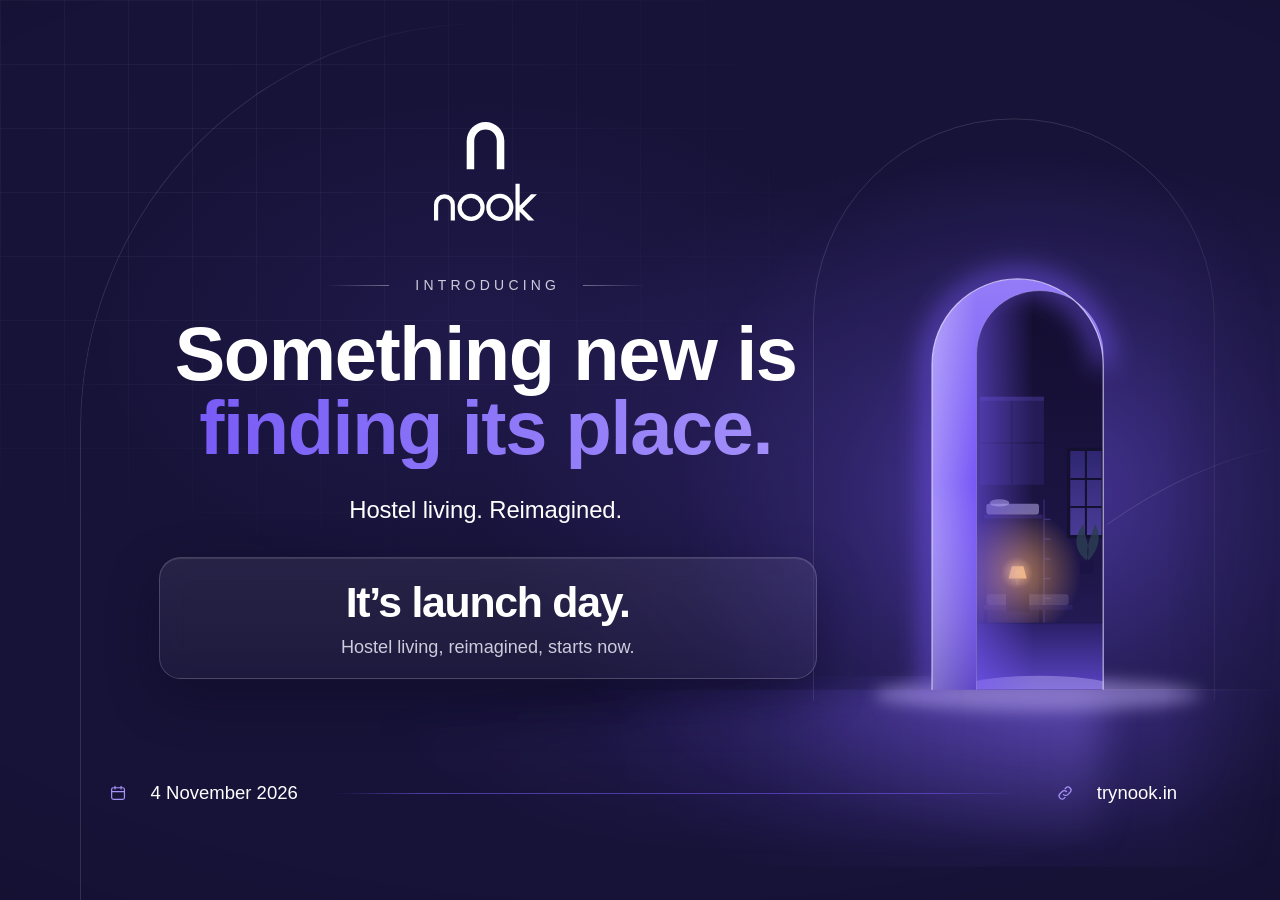
==== index.html @ f59a5dd5 "initial commit" ====
<!doctype html>
<html lang="en">
<head>
  <meta charset="utf-8">
  <meta name="viewport" content="width=device-width, initial-scale=1, viewport-fit=cover">
  <title>nook — Something new is finding its place</title>
  <meta name="description" content="Hostel living. Reimagined. nook launches 4 November 2026.">
  <meta name="theme-color" content="#171338">
  <meta name="color-scheme" content="dark">

  <link rel="icon" href="assets/nook-favicon.svg" type="image/svg+xml">
  <link rel="icon" href="assets/png/nook-favicon-32.png" sizes="32x32" type="image/png">
  <link rel="icon" href="assets/png/nook-favicon-16.png" sizes="16x16" type="image/png">
  <link rel="apple-touch-icon" href="assets/png/nook-favicon-180.png">

  <meta property="og:type" content="website">
  <meta property="og:site_name" content="nook">
  <meta property="og:title" content="nook — Something new is finding its place">
  <meta property="og:description" content="Hostel living. Reimagined. nook launches 4 November 2026.">
  <meta name="twitter:card" content="summary">
  <meta name="twitter:title" content="nook — Something new is finding its place">
  <meta name="twitter:description" content="Hostel living. Reimagined. nook launches 4 November 2026.">
  <!-- og:image and og:url intentionally omitted: no official 1200x630 share image exists and the domain is not secured. -->

  <link rel="stylesheet" href="styles.css">
</head>
<body>
  <a class="skip" href="#countdown">Skip to countdown</a>

  <div class="space" aria-hidden="true">
    <div class="grid"></div>
    <div class="light"></div>
  </div>

  <main class="stage" id="main">
    <div class="comp">
      <div class="arc-left" aria-hidden="true"></div>

      <header class="brand">
        <img src="assets/svg/nook-lockup-stacked-white.svg" alt="nook" width="394" height="378">
      </header>

      <section class="hero" aria-labelledby="headline">
        <p class="eyebrow"><span>Introducing</span></p>
        <h1 id="headline"><span class="l1">Something new is</span> <span class="l2">finding its place.</span></h1>
        <p class="sub">Hostel living. Reimagined.</p>
      </section>

      <!-- The doorway. Decorative; drawn in the reference's own coordinate space (viewBox 380 100 1175 912). -->
      <div class="scene" aria-hidden="true">
        <svg viewBox="380 100 1175 912" focusable="false">
          <defs>
            <linearGradient id="face" x1="1132" y1="0" x2="1186" y2="0" gradientUnits="userSpaceOnUse">
              <stop offset="0" stop-color="#A28DF9"/>
              <stop offset="1" stop-color="#7657F6"/>
            </linearGradient>
            <linearGradient id="faceV" x1="0" y1="298" x2="0" y2="797" gradientUnits="userSpaceOnUse">
              <stop offset="0" stop-color="#FFFFFF" stop-opacity="0.22"/>
              <stop offset="0.5" stop-color="#FFFFFF" stop-opacity="0"/>
              <stop offset="1" stop-color="#171338" stop-opacity="0.25"/>
            </linearGradient>
            <linearGradient id="room" x1="0" y1="312" x2="0" y2="797" gradientUnits="userSpaceOnUse">
              <stop offset="0" stop-color="#120D2E"/>
              <stop offset="0.7" stop-color="#1E1648"/>
              <stop offset="1" stop-color="#2B2063"/>
            </linearGradient>
            <linearGradient id="floorIn" x1="0" y1="715" x2="0" y2="797" gradientUnits="userSpaceOnUse">
              <stop offset="0" stop-color="#2A1F66"/>
              <stop offset="1" stop-color="#5A44C4"/>
            </linearGradient>
            <linearGradient id="rimL" x1="1186" y1="0" x2="1340" y2="0" gradientUnits="userSpaceOnUse">
              <stop offset="0" stop-color="#7657F6" stop-opacity="0.55"/>
              <stop offset="0.45" stop-color="#7657F6" stop-opacity="0"/>
            </linearGradient>
            <linearGradient id="windowSky" x1="0" y1="505" x2="0" y2="613" gradientUnits="userSpaceOnUse">
              <stop offset="0" stop-color="#2E2670"/>
              <stop offset="1" stop-color="#4A3C98"/>
            </linearGradient>
            <radialGradient id="lamp" cx="1235" cy="655" r="78" gradientUnits="userSpaceOnUse">
              <stop offset="0" stop-color="#FFC987" stop-opacity="0.95"/>
              <stop offset="0.25" stop-color="#F2A860" stop-opacity="0.5"/>
              <stop offset="1" stop-color="#F2A860" stop-opacity="0"/>
            </radialGradient>
            <radialGradient id="aura" cx="1250" cy="560" r="430" gradientUnits="userSpaceOnUse">
              <stop offset="0" stop-color="#7657F6" stop-opacity="0.34"/>
              <stop offset="0.55" stop-color="#7657F6" stop-opacity="0.1"/>
              <stop offset="1" stop-color="#7657F6" stop-opacity="0"/>
            </radialGradient>
            <linearGradient id="spillFade" x1="1340" y1="0" x2="420" y2="0" gradientUnits="userSpaceOnUse">
              <stop offset="0" stop-color="#8E73FA" stop-opacity="0.45"/>
              <stop offset="0.45" stop-color="#7657F6" stop-opacity="0.15"/>
              <stop offset="1" stop-color="#7657F6" stop-opacity="0"/>
            </linearGradient>
            <radialGradient id="floorWash" cx="1250" cy="830" r="560" gradientTransform="translate(1250 830) scale(1 0.42) translate(-1250 -830)" gradientUnits="userSpaceOnUse">
              <stop offset="0" stop-color="#7657F6" stop-opacity="0.2"/>
              <stop offset="1" stop-color="#7657F6" stop-opacity="0"/>
            </radialGradient>
            <filter id="blurGlow" x="-40%" y="-40%" width="180%" height="180%"><feGaussianBlur stdDeviation="16"/></filter>
            <linearGradient id="vfade" x1="0" y1="797" x2="0" y2="1000" gradientUnits="userSpaceOnUse"><stop offset="0" stop-color="#fff"/><stop offset="1" stop-color="#000"/></linearGradient>
            <mask id="spillMask" maskUnits="userSpaceOnUse" x="380" y="780" width="1175" height="232"><rect x="380" y="780" width="1175" height="232" fill="url(#vfade)"/></mask>
            <filter id="blurWide" x="-20%" y="-40%" width="140%" height="180%"><feGaussianBlur stdDeviation="22"/></filter>
            <filter id="blurSoft" x="-20%" y="-60%" width="140%" height="220%"><feGaussianBlur stdDeviation="9"/></filter>
            <clipPath id="opening"><path d="M1186 797V389A77 77 0 0 1 1340 389V797Z"/></clipPath>
          </defs>

          <!-- ambient light behind the doorway -->
          <rect x="380" y="100" width="1175" height="912" fill="url(#aura)"/>

          <!-- large frames around the door -->
          <path class="outline" d="M988 810V347A243.5 243.5 0 0 1 1475 347V810"/>
          <path class="outline" d="M1345 596Q1450 522 1555 502"/>

          <!-- floor plane + wall base line -->
          <rect x="380" y="797" width="1175" height="215" fill="url(#floorWash)"/>
          <path d="M1340 797H1555" stroke="#F4F1FF" stroke-opacity="0.14" stroke-width="1"/>

          <!-- light spilling across the floor -->
          <g mask="url(#spillMask)"><polygon points="1186,788 1340,798 1330,1012 800,1012 440,852" fill="url(#spillFade)" filter="url(#blurWide)"/></g>
          <ellipse cx="1262" cy="803" rx="200" ry="20" fill="#C9B9FF" fill-opacity="0.45" filter="url(#blurSoft)"/>

          <!-- room interior -->
          <g clip-path="url(#opening)">
            <rect x="1186" y="300" width="160" height="500" fill="url(#room)"/>
            <!-- wardrobe -->
            <rect x="1190" y="445" width="78" height="103" fill="#251C57"/>
            <path d="M1229 445V548M1190 497H1268" stroke="#171338" stroke-width="1.5" stroke-opacity="0.8"/>
            <rect x="1190" y="441" width="78" height="5" fill="#33276F"/>
            <!-- bunk bed -->
            <rect x="1195" y="560" width="4" height="158" fill="#1B1344"/>
            <rect x="1262" y="560" width="4" height="158" fill="#1B1344"/>
            <rect x="1195" y="584" width="71" height="5" fill="#2A2062"/>
            <rect x="1198" y="571" width="64" height="13" rx="3" fill="#B6A9E8" fill-opacity="0.55"/>
            <ellipse cx="1214" cy="570" rx="12" ry="4.5" fill="#D9D0FA" fill-opacity="0.5"/>
            <path d="M1268 566V716" stroke="#3A2E78" stroke-width="1.5"/>
            <path d="M1268 590H1276M1268 614H1276M1268 638H1276M1268 662H1276M1268 686H1276" stroke="#3A2E78" stroke-width="1.5"/>
            <rect x="1195" y="694" width="108" height="6" fill="#2A2062"/>
            <rect x="1198" y="681" width="100" height="13" rx="3" fill="#9487D6" fill-opacity="0.24"/>
            <rect x="1195" y="700" width="4" height="22" fill="#1B1344"/>
            <!-- window -->
            <rect x="1296" y="503" width="46" height="110" fill="#14102F"/>
            <rect x="1300" y="507" width="38" height="102" fill="url(#windowSky)"/>
            <path d="M1319 507V609M1300 541H1338M1300 575H1338" stroke="#14102F" stroke-width="2.5"/>
            <!-- plant -->
            <rect x="1312" y="640" width="16" height="16" rx="2" fill="#1B1344"/>
            <path d="M1320 640C1304 628 1304 610 1316 596C1318 616 1326 624 1320 640ZM1322 640C1336 626 1338 608 1330 596C1324 614 1318 624 1322 640Z" fill="#2B3C52" fill-opacity="0.85"/>
            <!-- bedside table + lamp -->
            <rect x="1222" y="670" width="28" height="32" fill="#1B1344"/>
            <path d="M1229 647H1243L1247 662H1225Z" fill="#FFCB8E"/>
            <rect x="1234" y="662" width="3" height="8" fill="#3A2E78"/>
            <circle cx="1235" cy="655" r="78" fill="url(#lamp)"/>
            <!-- floor inside -->
            <path d="M1186 797V716H1346V797Z" fill="url(#floorIn)"/>
            <path d="M1186 716H1346" stroke="#171338" stroke-opacity="0.5"/>
            <ellipse cx="1262" cy="796" rx="95" ry="16" fill="#C9B9FF" fill-opacity="0.4"/>
            <!-- light entering from the lit reveal -->
            <rect x="1186" y="300" width="160" height="500" fill="url(#rimL)"/>
          </g>

          <!-- glow, then the lit face of the arch -->
          <path d="M1132 797V402A104 104 0 0 1 1340 402" fill="none" stroke="#7657F6" stroke-opacity="0.7" stroke-width="22" filter="url(#blurGlow)"/>
          <path fill-rule="evenodd" fill="url(#face)" d="M1132 797V402A104 104 0 0 1 1340 402V797ZM1186 797V389A77 77 0 0 1 1340 389V797Z"/>
          <path fill-rule="evenodd" fill="url(#faceV)" d="M1132 797V402A104 104 0 0 1 1340 402V797ZM1186 797V389A77 77 0 0 1 1340 389V797Z"/>
          <path d="M1132 797V402A104 104 0 0 1 1340 402V797" fill="none" stroke="#E4DBFF" stroke-opacity="0.75" stroke-width="1.5"/>
          <path d="M1186 797V389A77 77 0 0 1 1340 389" fill="none" stroke="#E4DBFF" stroke-opacity="0.35" stroke-width="1"/>
        </svg>
      </div>

      <section class="clock" id="countdown" aria-label="Countdown to launch">
        <div class="panel">
          <div class="timer" id="timer" role="timer" aria-live="off" aria-atomic="true">
            <div class="unit">
              <span class="num" id="d" aria-hidden="true">00</span>
              <span class="lbl">Days</span>
            </div>
            <div class="unit">
              <span class="num" id="h" aria-hidden="true">00</span>
              <span class="lbl">Hours</span>
            </div>
            <div class="unit">
              <span class="num" id="m" aria-hidden="true">00</span>
              <span class="lbl">Minutes</span>
            </div>
            <div class="unit">
              <span class="num" id="s" aria-hidden="true">00</span>
              <span class="lbl">Seconds</span>
            </div>
          </div>

          <div class="launched" id="launched" hidden>
            <p class="launched-title">It’s launch day.</p>
            <p class="launched-sub">Hostel living, reimagined, starts now.</p>
          </div>
        </div>
        <p class="sr-only" id="announce" role="status" aria-live="polite"></p>
      </section>

      <footer class="foot">
        <p class="date">
          <svg viewBox="0 0 24 24" aria-hidden="true" focusable="false"><rect x="3.5" y="5" width="17" height="15.5" rx="2.5"/><path d="M3.5 10H20.5M8 3V6.5M16 3V6.5"/></svg>
          <time datetime="2026-11-04T12:00:00+05:30">4 November 2026</time>
        </p>
        <span class="rule" aria-hidden="true"></span>
        <p class="site">
          <svg viewBox="0 0 24 24" aria-hidden="true" focusable="false"><path d="M10 14a4 4 0 0 0 5.7 0l3-3a4 4 0 0 0-5.7-5.7l-1 1M14 10a4 4 0 0 0-5.7 0l-3 3A4 4 0 0 0 11 18.7l1-1"/></svg>
          <span>trynook.in</span>
        </p>
      </footer>
    </div>
  </main>

  <noscript>
    <p class="noscript">nook launches on 4 November 2026, 12:00 PM IST.</p>
  </noscript>

  <script src="script.js"></script>
</body>
</html>
---- styles.css ----
:root {
  --indigo: #171338;
  --violet: #7657F6;
  --lavender: #F4F1FF;
  --white: #FFFFFF;
  --text: #26233D;

  --fg: var(--white);
  --fg-soft: rgba(244, 241, 255, 0.82);
  --violet-soft: color-mix(in srgb, var(--violet) 62%, var(--lavender));   /* tint derived from the palette */
  --font: -apple-system, BlinkMacSystemFont, "SF Pro Display", "Segoe UI", Inter, "Helvetica Neue", Arial, sans-serif;
  --ease: cubic-bezier(0.22, 0.61, 0.36, 1);

  /* Desktop: the composition is designed on a 1555 x 1012 canvas; --u is one canvas pixel. */
  --u: min(100vw / 1555, 100svh / 1012);
  /* Mobile: the doorway crop is 560 canvas-px wide; --s is one canvas pixel there. */
  --s: min(100vw / 560, 0.8px);
}

*, *::before, *::after { box-sizing: border-box; }
html { -webkit-text-size-adjust: 100%; background: var(--indigo); overflow-x: clip; }
body {
  margin: 0; min-height: 100vh; min-height: 100svh;
  background: var(--indigo); color: var(--fg);
  font-family: var(--font);
  -webkit-font-smoothing: antialiased; -moz-osx-font-smoothing: grayscale;
  text-rendering: optimizeLegibility;
  overflow-x: clip;
}
p, h1 { margin: 0; }

.sr-only { position: absolute; width: 1px; height: 1px; margin: -1px; padding: 0; overflow: hidden; clip: rect(0 0 0 0); white-space: nowrap; border: 0; }
.skip { position: absolute; left: 16px; top: -48px; z-index: 10; background: var(--white); color: var(--indigo); padding: 10px 14px; border-radius: 6px; font-size: 14px; text-decoration: none; }
.skip:focus { top: 16px; }

/* ---------- Page background (decoration only) ---------- */
.space { position: fixed; inset: 0; z-index: 0; pointer-events: none; overflow: hidden; }
.grid {
  position: absolute; inset: 0;
  background-image:
    linear-gradient(rgba(244, 241, 255, 0.05) 1px, transparent 1px),
    linear-gradient(90deg, rgba(244, 241, 255, 0.05) 1px, transparent 1px);
  background-size: 64px 64px;
  -webkit-mask-image: radial-gradient(ellipse 55% 50% at 14% 16%, #000 0%, transparent 100%);
          mask-image: radial-gradient(ellipse 55% 50% at 14% 16%, #000 0%, transparent 100%);
}
.light {
  position: absolute; inset: 0;
  background:
    radial-gradient(ellipse 60% 55% at 80% 55%, rgba(118, 87, 246, 0.26), rgba(118, 87, 246, 0) 70%),
    radial-gradient(ellipse 45% 40% at 38% 38%, rgba(118, 87, 246, 0.10), rgba(118, 87, 246, 0) 70%),
    radial-gradient(ellipse 130% 100% at 50% 45%, rgba(0, 0, 0, 0) 55%, rgba(0, 0, 0, 0.30) 100%);
}

/* ---------- Stage ---------- */
.stage { position: relative; z-index: 1; min-height: 100svh; }
.comp { position: relative; }
.outline { fill: none; stroke: var(--lavender); stroke-opacity: 0.13; stroke-width: 1; vector-effect: non-scaling-stroke; }

/* ---------- Shared type ---------- */
.eyebrow {
  display: flex; align-items: center; justify-content: center; gap: 1.9em;
  font-size: 13px; font-weight: 500; letter-spacing: 0.3em; text-transform: uppercase; color: var(--fg-soft);
}
.eyebrow::before, .eyebrow::after { content: ""; width: 4.5em; height: 1px; background: linear-gradient(90deg, transparent, rgba(244, 241, 255, 0.4)); }
.eyebrow::after { transform: scaleX(-1); }
.eyebrow span { margin-right: -0.3em; }

h1 { font-weight: 700; letter-spacing: -0.025em; line-height: 1.03; text-align: center; }
h1 .l1, h1 .l2 { display: block; }
h1 .l2 { color: var(--violet); background: linear-gradient(90deg, var(--violet), var(--violet-soft)); -webkit-background-clip: text; background-clip: text; -webkit-text-fill-color: transparent; padding-bottom: 0.06em; }
.sub { text-align: center; font-weight: 400; letter-spacing: -0.005em; color: var(--white); }

/* ---------- Countdown panel ---------- */
.panel {
  position: relative;
  border: 1px solid rgba(244, 241, 255, 0.18);
  background: linear-gradient(180deg, rgba(244, 241, 255, 0.075), rgba(244, 241, 255, 0.03));
  box-shadow: inset 0 1px 0 rgba(255, 255, 255, 0.10), 0 18px 50px rgba(8, 5, 30, 0.35);
  -webkit-backdrop-filter: blur(14px); backdrop-filter: blur(14px);
}
.timer { display: grid; grid-template-columns: repeat(4, minmax(0, 1fr)); height: 100%; }
.unit { position: relative; display: flex; flex-direction: column; align-items: center; justify-content: center; }
.unit + .unit::before {
  content: ""; position: absolute; left: 0; top: 18%; bottom: 18%; width: 1px;
  background: linear-gradient(180deg, transparent, rgba(244, 241, 255, 0.28) 25%, rgba(244, 241, 255, 0.28) 75%, transparent);
}
.num {
  display: block; text-align: center; line-height: 1; font-weight: 400; letter-spacing: -0.02em;
  font-variant-numeric: tabular-nums lining-nums; font-feature-settings: "tnum" 1, "lnum" 1;
}
.num.tick { animation: tick 0.42s var(--ease); }
@keyframes tick { from { opacity: 0.35; transform: translateY(6px); } to { opacity: 1; transform: none; } }
.lbl { font-weight: 500; letter-spacing: 0.22em; text-indent: 0.22em; text-transform: uppercase; color: var(--fg-soft); }

.timer[hidden], .launched[hidden] { display: none; }
.launched { height: 100%; display: flex; flex-direction: column; align-items: center; justify-content: center; text-align: center; padding: 0 16px; }
.launched-title { font-weight: 700; letter-spacing: -0.03em; }
.launched-sub { margin-top: 10px; color: var(--fg-soft); }

/* ---------- Footer ---------- */
.foot { display: flex; align-items: center; color: var(--white); font-weight: 500; }
.foot p { display: flex; align-items: center; white-space: nowrap; }
.foot svg { flex: none; fill: none; stroke: var(--violet-soft); stroke-width: 1.6; stroke-linecap: round; stroke-linejoin: round; }
.rule { flex: 1; height: 1px; background: linear-gradient(90deg, rgba(118, 87, 246, 0.0), rgba(118, 87, 246, 0.55) 12%, rgba(118, 87, 246, 0.55) 88%, rgba(118, 87, 246, 0.0)); }

.noscript { position: fixed; left: 0; right: 0; bottom: 56px; margin: 0; text-align: center; color: var(--fg-soft); font: 14px var(--font); z-index: 5; }
:focus-visible { outline: 2px solid var(--lavender); outline-offset: 3px; }

/* ---------- Entrance ---------- */
.brand, .hero, .scene, .clock, .foot { opacity: 0; animation: rise 0.9s var(--ease) forwards; }
.brand { animation-delay: 0.05s; } .hero { animation-delay: 0.2s; } .scene { animation-delay: 0.35s; animation-duration: 1.4s; }
.clock { animation-delay: 0.55s; } .foot { animation-delay: 0.75s; }
@keyframes rise { from { opacity: 0; transform: translateY(10px); } to { opacity: 1; transform: none; } }

/* =========================================================
   MOBILE / TABLET (default): stacked
   ========================================================= */
.stage { padding: calc(28px + env(safe-area-inset-top)) 24px calc(28px + env(safe-area-inset-bottom)); }
.comp { display: flex; flex-direction: column; align-items: center; max-width: 560px; margin: 0 auto; }
.arc-left { display: none; }

.brand img { display: block; width: 96px; height: auto; }
.hero { margin-top: 36px; width: 100%; }
.eyebrow { font-size: 11px; }
h1 { margin-top: 22px; font-size: clamp(2rem, 9.4vw, 4rem); }
.sub { margin-top: 16px; font-size: clamp(1rem, 4.4vw, 1.35rem); }

/* the doorway, cropped around the door; full-bleed */
.scene {
  position: relative; order: 3;
  width: calc(560 * var(--s)); height: calc(600 * var(--s));
  flex: none; margin-top: 8px; margin-bottom: 0;
  overflow: hidden; pointer-events: none;
  -webkit-mask-image: radial-gradient(ellipse 50% 50% at 50% 52%, #000 58%, transparent 100%);
          mask-image: radial-gradient(ellipse 50% 50% at 50% 52%, #000 58%, transparent 100%);
}
.scene svg { position: absolute; width: calc(1175 * var(--s)); height: calc(912 * var(--s)); left: calc(-580 * var(--s)); top: calc(-130 * var(--s)); overflow: visible; }
.hero { order: 2; } .brand { order: 1; } .clock { order: 4; } .foot { order: 5; }

.clock { width: 100%; max-width: 520px; margin-top: 8px; }
.panel { border-radius: 20px; height: 112px; }
.num { font-size: clamp(2.1rem, 10.5vw, 3.4rem); }
.lbl { font-size: 9.5px; margin-top: 10px; letter-spacing: 0.14em; text-indent: 0.14em; }
.launched-title { font-size: 1.6rem; } .launched-sub { font-size: 0.95rem; }

.foot { order: 5; width: 100%; max-width: 520px; margin-top: 28px; font-size: 13px; }
.foot svg { width: 17px; height: 17px; margin-right: 10px; }
.rule { margin: 0 16px; }

@media (min-width: 480px) { .eyebrow { font-size: 12px; } .lbl { font-size: 11px; letter-spacing: 0.2em; text-indent: 0.2em; } .panel { height: 128px; } .foot { font-size: 14px; } }

/* =========================================================
   DESKTOP: the reference composition, scaled as one piece
   ========================================================= */
@media (min-width: 900px) {
  .stage { display: grid; place-items: center; padding: 0; overflow: hidden; }
  .comp { display: block; width: calc(var(--u) * 1555); height: calc(var(--u) * 1012); max-width: none; margin: 0; }
  .comp > * { position: absolute; order: 0; }

  .arc-left {
    display: block; left: calc(var(--u) * 97); top: calc(var(--u) * -13); width: calc(var(--u) * 986); height: calc(var(--u) * 1100);
    border: 1px solid rgba(244, 241, 255, 0.13); border-bottom: 0; border-radius: calc(var(--u) * 493) calc(var(--u) * 493) 0 0;
    -webkit-mask-image: linear-gradient(90deg, #000 0, #000 22%, transparent 52%); mask-image: linear-gradient(90deg, #000 0, #000 22%, transparent 52%);
    pointer-events: none; z-index: 0;
  }

  .brand { left: calc(var(--u) * 527.5); top: calc(var(--u) * 108); z-index: 2; }
  .brand img { width: calc(var(--u) * 125); }

  .hero { left: calc(var(--u) * 190); width: calc(var(--u) * 800); top: calc(var(--u) * 294); margin: 0; z-index: 2; }
  .eyebrow { font-size: calc(var(--u) * 17); height: calc(var(--u) * 24); }
  h1 { margin-top: calc(var(--u) * 26); font-size: calc(var(--u) * 92); line-height: calc(var(--u) * 90); letter-spacing: -0.018em; }
  .sub { margin-top: calc(var(--u) * 32); font-size: calc(var(--u) * 29); }

  .scene {
    left: calc(var(--u) * 380); top: calc(var(--u) * 100); width: calc(var(--u) * 1175); height: calc(var(--u) * 912);
    margin: 0; overflow: visible; z-index: 1;
    -webkit-mask-image: linear-gradient(90deg, transparent 0, #000 14%, #000 88%, transparent 100%);
            mask-image: linear-gradient(90deg, transparent 0, #000 14%, #000 88%, transparent 100%);
  }
  .scene svg { left: 0; top: 0; width: 100%; height: 100%; }

  .clock { left: calc(var(--u) * 193); top: calc(var(--u) * 636); width: calc(var(--u) * 799); max-width: none; margin: 0; z-index: 2; }
  .panel { height: calc(var(--u) * 148); border-radius: calc(var(--u) * 26); }
  .timer { padding-left: calc(var(--u) * 10); }
  .num { font-size: calc(var(--u) * 68); }
  .lbl { font-size: calc(var(--u) * 14); margin-top: calc(var(--u) * 14); }
  .launched-title { font-size: calc(var(--u) * 52); } .launched-sub { font-size: calc(var(--u) * 22); }

  .foot { left: calc(var(--u) * 133); width: calc(var(--u) * 1297); top: calc(var(--u) * 923); transform: translateY(-50%); max-width: none; margin: 0; font-size: calc(var(--u) * 22.5); z-index: 2; }
  .foot svg { width: calc(var(--u) * 22); height: calc(var(--u) * 22); margin-right: calc(var(--u) * 28); }
  .rule { margin: 0 calc(var(--u) * 44); }
  .brand, .hero, .clock, .foot { }
}
@media (min-width: 900px) {
  /* .foot uses translateY for centring, so its entrance must not override transform */
  .foot { animation-name: rise-foot; }
  @keyframes rise-foot { from { opacity: 0; } to { opacity: 1; } }
}

/* ---------- Reduced motion ---------- */
@media (prefers-reduced-motion: reduce) {
  .brand, .hero, .scene, .clock, .foot { animation: none; opacity: 1; transform: none; }
  .foot { transform: none; }
  .num.tick { animation: none; }
}
@media (prefers-reduced-motion: reduce) and (min-width: 900px) { .foot { transform: translateY(-50%); } }
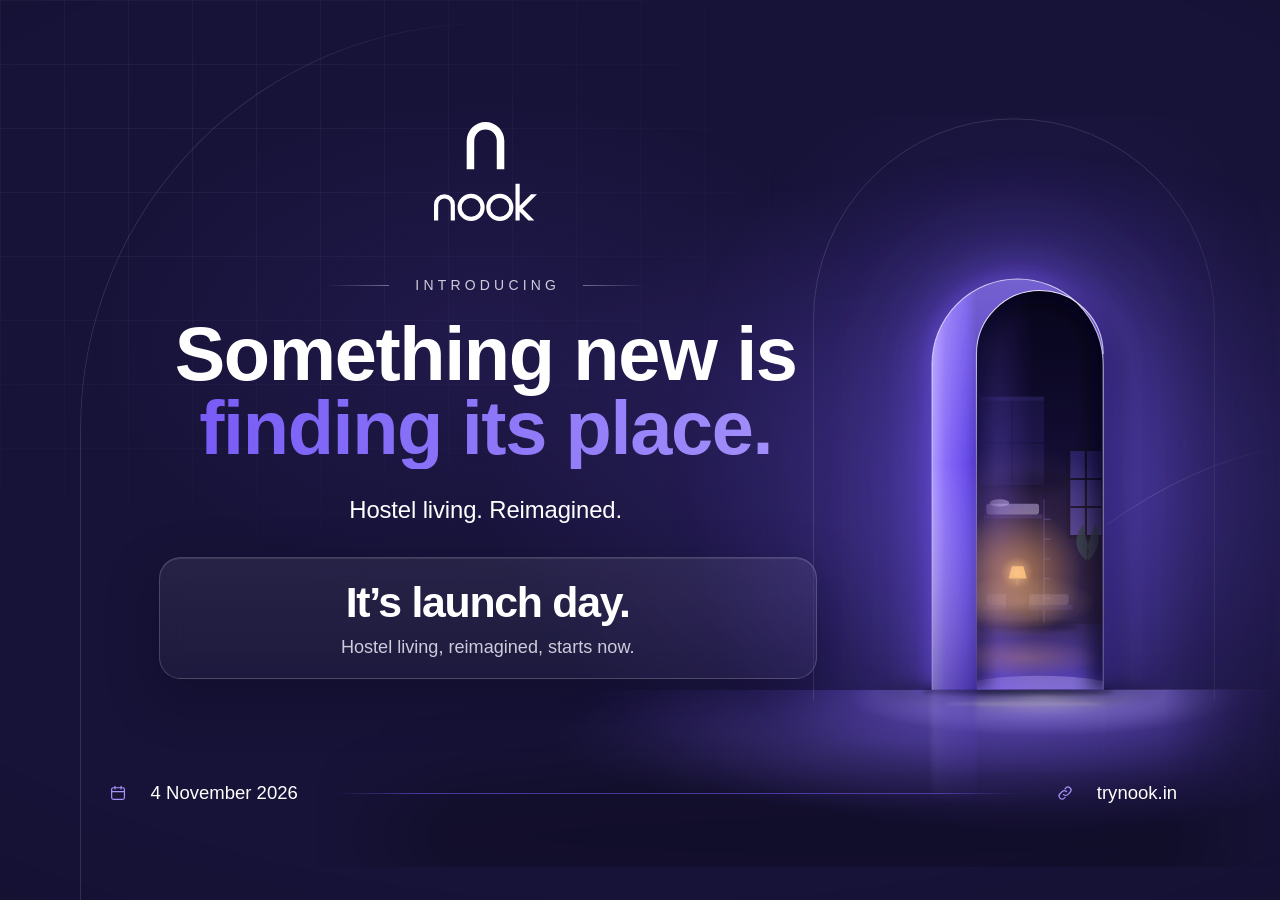
==== commit db7c2e42: "change" ====
--- a/index.html
+++ b/index.html
@@ -46,123 +46,243 @@
         <p class="sub">Hostel living. Reimagined.</p>
       </section>
 
-      <!-- The doorway. Decorative; drawn in the reference's own coordinate space (viewBox 380 100 1175 912). -->
+      <!-- The doorway. Decorative; four stacked SVG layers share one coordinate space (viewBox 380 100 1175 912).
+           halo  : violet light on the wall      (breathes)
+           floor : light pooling on the floor    (drifts)
+           base  : geometry, materials, shadows  (static)
+           lamp  : warm bedside light            (flickers) -->
       <div class="scene" aria-hidden="true">
-        <svg viewBox="380 100 1175 912" focusable="false">
-          <defs>
-            <linearGradient id="face" x1="1132" y1="0" x2="1186" y2="0" gradientUnits="userSpaceOnUse">
-              <stop offset="0" stop-color="#A28DF9"/>
-              <stop offset="1" stop-color="#7657F6"/>
-            </linearGradient>
-            <linearGradient id="faceV" x1="0" y1="298" x2="0" y2="797" gradientUnits="userSpaceOnUse">
-              <stop offset="0" stop-color="#FFFFFF" stop-opacity="0.22"/>
-              <stop offset="0.5" stop-color="#FFFFFF" stop-opacity="0"/>
-              <stop offset="1" stop-color="#171338" stop-opacity="0.25"/>
-            </linearGradient>
-            <linearGradient id="room" x1="0" y1="312" x2="0" y2="797" gradientUnits="userSpaceOnUse">
-              <stop offset="0" stop-color="#120D2E"/>
-              <stop offset="0.7" stop-color="#1E1648"/>
-              <stop offset="1" stop-color="#2B2063"/>
-            </linearGradient>
-            <linearGradient id="floorIn" x1="0" y1="715" x2="0" y2="797" gradientUnits="userSpaceOnUse">
-              <stop offset="0" stop-color="#2A1F66"/>
-              <stop offset="1" stop-color="#5A44C4"/>
-            </linearGradient>
-            <linearGradient id="rimL" x1="1186" y1="0" x2="1340" y2="0" gradientUnits="userSpaceOnUse">
-              <stop offset="0" stop-color="#7657F6" stop-opacity="0.55"/>
-              <stop offset="0.45" stop-color="#7657F6" stop-opacity="0"/>
-            </linearGradient>
-            <linearGradient id="windowSky" x1="0" y1="505" x2="0" y2="613" gradientUnits="userSpaceOnUse">
-              <stop offset="0" stop-color="#2E2670"/>
-              <stop offset="1" stop-color="#4A3C98"/>
-            </linearGradient>
-            <radialGradient id="lamp" cx="1235" cy="655" r="78" gradientUnits="userSpaceOnUse">
-              <stop offset="0" stop-color="#FFC987" stop-opacity="0.95"/>
-              <stop offset="0.25" stop-color="#F2A860" stop-opacity="0.5"/>
-              <stop offset="1" stop-color="#F2A860" stop-opacity="0"/>
-            </radialGradient>
-            <radialGradient id="aura" cx="1250" cy="560" r="430" gradientUnits="userSpaceOnUse">
-              <stop offset="0" stop-color="#7657F6" stop-opacity="0.34"/>
-              <stop offset="0.55" stop-color="#7657F6" stop-opacity="0.1"/>
-              <stop offset="1" stop-color="#7657F6" stop-opacity="0"/>
-            </radialGradient>
-            <linearGradient id="spillFade" x1="1340" y1="0" x2="420" y2="0" gradientUnits="userSpaceOnUse">
-              <stop offset="0" stop-color="#8E73FA" stop-opacity="0.45"/>
-              <stop offset="0.45" stop-color="#7657F6" stop-opacity="0.15"/>
-              <stop offset="1" stop-color="#7657F6" stop-opacity="0"/>
-            </linearGradient>
-            <radialGradient id="floorWash" cx="1250" cy="830" r="560" gradientTransform="translate(1250 830) scale(1 0.42) translate(-1250 -830)" gradientUnits="userSpaceOnUse">
-              <stop offset="0" stop-color="#7657F6" stop-opacity="0.2"/>
-              <stop offset="1" stop-color="#7657F6" stop-opacity="0"/>
-            </radialGradient>
-            <filter id="blurGlow" x="-40%" y="-40%" width="180%" height="180%"><feGaussianBlur stdDeviation="16"/></filter>
-            <linearGradient id="vfade" x1="0" y1="797" x2="0" y2="1000" gradientUnits="userSpaceOnUse"><stop offset="0" stop-color="#fff"/><stop offset="1" stop-color="#000"/></linearGradient>
-            <mask id="spillMask" maskUnits="userSpaceOnUse" x="380" y="780" width="1175" height="232"><rect x="380" y="780" width="1175" height="232" fill="url(#vfade)"/></mask>
-            <filter id="blurWide" x="-20%" y="-40%" width="140%" height="180%"><feGaussianBlur stdDeviation="22"/></filter>
-            <filter id="blurSoft" x="-20%" y="-60%" width="140%" height="220%"><feGaussianBlur stdDeviation="9"/></filter>
-            <clipPath id="opening"><path d="M1186 797V389A77 77 0 0 1 1340 389V797Z"/></clipPath>
-          </defs>
-
-          <!-- ambient light behind the doorway -->
-          <rect x="380" y="100" width="1175" height="912" fill="url(#aura)"/>
-
-          <!-- large frames around the door -->
-          <path class="outline" d="M988 810V347A243.5 243.5 0 0 1 1475 347V810"/>
-          <path class="outline" d="M1345 596Q1450 522 1555 502"/>
-
-          <!-- floor plane + wall base line -->
-          <rect x="380" y="797" width="1175" height="215" fill="url(#floorWash)"/>
-          <path d="M1340 797H1555" stroke="#F4F1FF" stroke-opacity="0.14" stroke-width="1"/>
-
-          <!-- light spilling across the floor -->
-          <g mask="url(#spillMask)"><polygon points="1186,788 1340,798 1330,1012 800,1012 440,852" fill="url(#spillFade)" filter="url(#blurWide)"/></g>
-          <ellipse cx="1262" cy="803" rx="200" ry="20" fill="#C9B9FF" fill-opacity="0.45" filter="url(#blurSoft)"/>
-
-          <!-- room interior -->
-          <g clip-path="url(#opening)">
-            <rect x="1186" y="300" width="160" height="500" fill="url(#room)"/>
-            <!-- wardrobe -->
-            <rect x="1190" y="445" width="78" height="103" fill="#251C57"/>
-            <path d="M1229 445V548M1190 497H1268" stroke="#171338" stroke-width="1.5" stroke-opacity="0.8"/>
-            <rect x="1190" y="441" width="78" height="5" fill="#33276F"/>
-            <!-- bunk bed -->
-            <rect x="1195" y="560" width="4" height="158" fill="#1B1344"/>
-            <rect x="1262" y="560" width="4" height="158" fill="#1B1344"/>
-            <rect x="1195" y="584" width="71" height="5" fill="#2A2062"/>
-            <rect x="1198" y="571" width="64" height="13" rx="3" fill="#B6A9E8" fill-opacity="0.55"/>
-            <ellipse cx="1214" cy="570" rx="12" ry="4.5" fill="#D9D0FA" fill-opacity="0.5"/>
-            <path d="M1268 566V716" stroke="#3A2E78" stroke-width="1.5"/>
-            <path d="M1268 590H1276M1268 614H1276M1268 638H1276M1268 662H1276M1268 686H1276" stroke="#3A2E78" stroke-width="1.5"/>
-            <rect x="1195" y="694" width="108" height="6" fill="#2A2062"/>
-            <rect x="1198" y="681" width="100" height="13" rx="3" fill="#9487D6" fill-opacity="0.24"/>
-            <rect x="1195" y="700" width="4" height="22" fill="#1B1344"/>
-            <!-- window -->
-            <rect x="1296" y="503" width="46" height="110" fill="#14102F"/>
-            <rect x="1300" y="507" width="38" height="102" fill="url(#windowSky)"/>
-            <path d="M1319 507V609M1300 541H1338M1300 575H1338" stroke="#14102F" stroke-width="2.5"/>
-            <!-- plant -->
-            <rect x="1312" y="640" width="16" height="16" rx="2" fill="#1B1344"/>
-            <path d="M1320 640C1304 628 1304 610 1316 596C1318 616 1326 624 1320 640ZM1322 640C1336 626 1338 608 1330 596C1324 614 1318 624 1322 640Z" fill="#2B3C52" fill-opacity="0.85"/>
-            <!-- bedside table + lamp -->
-            <rect x="1222" y="670" width="28" height="32" fill="#1B1344"/>
-            <path d="M1229 647H1243L1247 662H1225Z" fill="#FFCB8E"/>
-            <rect x="1234" y="662" width="3" height="8" fill="#3A2E78"/>
-            <circle cx="1235" cy="655" r="78" fill="url(#lamp)"/>
-            <!-- floor inside -->
-            <path d="M1186 797V716H1346V797Z" fill="url(#floorIn)"/>
-            <path d="M1186 716H1346" stroke="#171338" stroke-opacity="0.5"/>
-            <ellipse cx="1262" cy="796" rx="95" ry="16" fill="#C9B9FF" fill-opacity="0.4"/>
-            <!-- light entering from the lit reveal -->
-            <rect x="1186" y="300" width="160" height="500" fill="url(#rimL)"/>
-          </g>
-
-          <!-- glow, then the lit face of the arch -->
-          <path d="M1132 797V402A104 104 0 0 1 1340 402" fill="none" stroke="#7657F6" stroke-opacity="0.7" stroke-width="22" filter="url(#blurGlow)"/>
-          <path fill-rule="evenodd" fill="url(#face)" d="M1132 797V402A104 104 0 0 1 1340 402V797ZM1186 797V389A77 77 0 0 1 1340 389V797Z"/>
-          <path fill-rule="evenodd" fill="url(#faceV)" d="M1132 797V402A104 104 0 0 1 1340 402V797ZM1186 797V389A77 77 0 0 1 1340 389V797Z"/>
-          <path d="M1132 797V402A104 104 0 0 1 1340 402V797" fill="none" stroke="#E4DBFF" stroke-opacity="0.75" stroke-width="1.5"/>
-          <path d="M1186 797V389A77 77 0 0 1 1340 389" fill="none" stroke="#E4DBFF" stroke-opacity="0.35" stroke-width="1"/>
-        </svg>
+        <div class="art">
+
+          <!-- ===== HALO: the arch lighting the wall ===== -->
+          <div class="lyr lyr-halo">
+            <svg class="breathe" viewBox="380 100 1175 912" focusable="false">
+              <defs>
+                <radialGradient id="wallWash" cx="1236" cy="520" r="430" gradientTransform="translate(1236 520) scale(1 1.15) translate(-1236 -520)" gradientUnits="userSpaceOnUse">
+                  <stop offset="0" stop-color="#7657F6" stop-opacity="0.30"/>
+                  <stop offset="0.35" stop-color="#7657F6" stop-opacity="0.15"/>
+                  <stop offset="0.7" stop-color="#7657F6" stop-opacity="0.05"/>
+                  <stop offset="1" stop-color="#7657F6" stop-opacity="0"/>
+                </radialGradient>
+                <filter id="hb1" filterUnits="userSpaceOnUse" x="380" y="100" width="1175" height="912"><feGaussianBlur stdDeviation="44"/></filter>
+                <filter id="hb2" filterUnits="userSpaceOnUse" x="380" y="100" width="1175" height="912"><feGaussianBlur stdDeviation="20"/></filter>
+                <filter id="hb3" filterUnits="userSpaceOnUse" x="380" y="100" width="1175" height="912"><feGaussianBlur stdDeviation="8"/></filter>
+              </defs>
+              <rect x="380" y="100" width="1175" height="797" fill="url(#wallWash)"/>
+              <g fill="none" stroke="#7657F6" stroke-linejoin="round">
+                <path d="M1132 797V402A104 104 0 0 1 1340 402V797" stroke-width="120" stroke-opacity="0.15" filter="url(#hb1)"/>
+                <path d="M1132 797V402A104 104 0 0 1 1340 402V797" stroke-width="48" stroke-opacity="0.26" filter="url(#hb2)"/>
+                <path d="M1132 797V402A104 104 0 0 1 1340 402V797" stroke-width="14" stroke-opacity="0.34" filter="url(#hb3)"/>
+              </g>
+            </svg>
+          </div>
+
+          <!-- ===== FLOOR: perspective light pool ===== -->
+          <div class="lyr lyr-floor">
+            <svg class="drift" viewBox="380 100 1175 912" focusable="false">
+              <defs>
+                <clipPath id="floorClip"><rect x="380" y="797" width="1175" height="215"/></clipPath>
+                <radialGradient id="fl1" cx="1250" cy="800" r="560" gradientTransform="translate(1250 800) scale(1 0.3) translate(-1250 -800)" gradientUnits="userSpaceOnUse">
+                  <stop offset="0" stop-color="#A58BFF" stop-opacity="0.62"/>
+                  <stop offset="0.22" stop-color="#8366F8" stop-opacity="0.38"/>
+                  <stop offset="0.6" stop-color="#7657F6" stop-opacity="0.12"/>
+                  <stop offset="1" stop-color="#7657F6" stop-opacity="0"/>
+                </radialGradient>
+                <radialGradient id="fl2" cx="1262" cy="805" r="240" gradientTransform="translate(1262 805) scale(1 0.2) translate(-1262 -805)" gradientUnits="userSpaceOnUse">
+                  <stop offset="0" stop-color="#E4DAFF" stop-opacity="0.8"/>
+                  <stop offset="0.5" stop-color="#B9A6FF" stop-opacity="0.32"/>
+                  <stop offset="1" stop-color="#B9A6FF" stop-opacity="0"/>
+                </radialGradient>
+                <radialGradient id="fl3" cx="1090" cy="858" r="430" gradientTransform="translate(1090 858) scale(1 0.2) translate(-1090 -858)" gradientUnits="userSpaceOnUse">
+                  <stop offset="0" stop-color="#8E73FA" stop-opacity="0.2"/>
+                  <stop offset="1" stop-color="#8E73FA" stop-opacity="0"/>
+                </radialGradient>
+                <filter id="fb40" filterUnits="userSpaceOnUse" x="380" y="797" width="1175" height="215"><feGaussianBlur stdDeviation="36"/></filter>
+                <filter id="fb2" filterUnits="userSpaceOnUse" x="1100" y="797" width="320" height="40"><feGaussianBlur stdDeviation="2"/></filter>
+              </defs>
+              <g clip-path="url(#floorClip)">
+                <ellipse cx="1040" cy="975" rx="720" ry="100" fill="#06031A" fill-opacity="0.22" filter="url(#fb40)"/>
+                <rect x="380" y="797" width="1175" height="215" fill="url(#fl1)"/>
+                <rect x="380" y="797" width="1175" height="215" fill="url(#fl3)"/>
+                <rect x="380" y="797" width="1175" height="215" fill="url(#fl2)"/>
+                <ellipse cx="1238" cy="814" rx="96" ry="2.4" fill="#E6DEFF" fill-opacity="0.34" filter="url(#fb2)"/>
+              </g>
+            </svg>
+          </div>
+
+          <!-- ===== BASE: structure, materials, shadows ===== -->
+          <div class="lyr lyr-base">
+            <svg viewBox="380 100 1175 912" focusable="false">
+              <defs>
+                <linearGradient id="face" x1="1132" y1="0" x2="1186" y2="0" gradientUnits="userSpaceOnUse">
+                  <stop offset="0" stop-color="#AE9AFD"/>
+                  <stop offset="0.3" stop-color="#8A6DF9"/>
+                  <stop offset="0.75" stop-color="#6A4DEA"/>
+                  <stop offset="1" stop-color="#523AC4"/>
+                </linearGradient>
+                <linearGradient id="faceV" x1="0" y1="298" x2="0" y2="797" gradientUnits="userSpaceOnUse">
+                  <stop offset="0" stop-color="#FFFFFF" stop-opacity="0.2"/>
+                  <stop offset="0.45" stop-color="#FFFFFF" stop-opacity="0"/>
+                  <stop offset="1" stop-color="#171338" stop-opacity="0.32"/>
+                </linearGradient>
+                <linearGradient id="rimOuter" x1="0" y1="298" x2="0" y2="797" gradientUnits="userSpaceOnUse">
+                  <stop offset="0" stop-color="#EFE9FF" stop-opacity="0.8"/>
+                  <stop offset="1" stop-color="#C9B9FF" stop-opacity="0.35"/>
+                </linearGradient>
+                <linearGradient id="innerHL" x1="0" y1="312" x2="0" y2="797" gradientUnits="userSpaceOnUse">
+                  <stop offset="0" stop-color="#F4F1FF" stop-opacity="0.95"/>
+                  <stop offset="0.45" stop-color="#CDBEFF" stop-opacity="0.5"/>
+                  <stop offset="1" stop-color="#CDBEFF" stop-opacity="0.08"/>
+                </linearGradient>
+                <linearGradient id="room" x1="0" y1="312" x2="0" y2="797" gradientUnits="userSpaceOnUse">
+                  <stop offset="0" stop-color="#0E0A26"/>
+                  <stop offset="0.7" stop-color="#1B1344"/>
+                  <stop offset="1" stop-color="#281D5E"/>
+                </linearGradient>
+                <linearGradient id="recessTop" x1="0" y1="312" x2="0" y2="560" gradientUnits="userSpaceOnUse">
+                  <stop offset="0" stop-color="#05031A" stop-opacity="0.7"/>
+                  <stop offset="1" stop-color="#05031A" stop-opacity="0"/>
+                </linearGradient>
+                <linearGradient id="recessRight" x1="1300" y1="0" x2="1346" y2="0" gradientUnits="userSpaceOnUse">
+                  <stop offset="0" stop-color="#05031A" stop-opacity="0"/>
+                  <stop offset="1" stop-color="#05031A" stop-opacity="0.22"/>
+                </linearGradient>
+                <linearGradient id="floorIn" x1="0" y1="715" x2="0" y2="797" gradientUnits="userSpaceOnUse">
+                  <stop offset="0" stop-color="#271D62"/>
+                  <stop offset="1" stop-color="#5A44C4"/>
+                </linearGradient>
+                <linearGradient id="rimL" x1="1186" y1="0" x2="1340" y2="0" gradientUnits="userSpaceOnUse">
+                  <stop offset="0" stop-color="#7657F6" stop-opacity="0.5"/>
+                  <stop offset="0.45" stop-color="#7657F6" stop-opacity="0"/>
+                </linearGradient>
+                <linearGradient id="windowSky" x1="0" y1="505" x2="0" y2="613" gradientUnits="userSpaceOnUse">
+                  <stop offset="0" stop-color="#2E2670"/>
+                  <stop offset="1" stop-color="#4A3C98"/>
+                </linearGradient>
+                <radialGradient id="aura" cx="1250" cy="560" r="430" gradientUnits="userSpaceOnUse">
+                  <stop offset="0" stop-color="#7657F6" stop-opacity="0.16"/>
+                  <stop offset="0.6" stop-color="#7657F6" stop-opacity="0.05"/>
+                  <stop offset="1" stop-color="#7657F6" stop-opacity="0"/>
+                </radialGradient>
+                <linearGradient id="refFade" x1="0" y1="797" x2="0" y2="937" gradientUnits="userSpaceOnUse">
+                  <stop offset="0" stop-color="#fff" stop-opacity="0.9"/>
+                  <stop offset="1" stop-color="#fff" stop-opacity="0"/>
+                </linearGradient>
+                <mask id="refMask" maskUnits="userSpaceOnUse" x="1080" y="797" width="320" height="150"><rect x="1080" y="797" width="320" height="150" fill="url(#refFade)"/></mask>
+                <filter id="bl3" filterUnits="userSpaceOnUse" x="380" y="100" width="1175" height="912"><feGaussianBlur stdDeviation="3"/></filter>
+                <filter id="bl6" filterUnits="userSpaceOnUse" x="380" y="100" width="1175" height="912"><feGaussianBlur stdDeviation="6"/></filter>
+                <filter id="bl9" filterUnits="userSpaceOnUse" x="380" y="100" width="1175" height="912"><feGaussianBlur stdDeviation="9"/></filter>
+                <filter id="bl14" filterUnits="userSpaceOnUse" x="380" y="100" width="1175" height="912"><feGaussianBlur stdDeviation="14"/></filter>
+                <clipPath id="opening"><path d="M1186 797V389A77 77 0 0 1 1340 389V797Z"/></clipPath>
+              </defs>
+
+              <!-- ambient colour in the wall around the portal -->
+              <rect x="380" y="100" width="1175" height="697" fill="url(#aura)"/>
+
+              <!-- architectural frames on the wall -->
+              <path class="outline" d="M988 810V347A243.5 243.5 0 0 1 1475 347V810"/>
+              <path class="outline" d="M1345 596Q1450 522 1555 502"/>
+              <path d="M1340 797H1555" stroke="#F4F1FF" stroke-opacity="0.12" stroke-width="1"/>
+
+              <!-- cast shadow of the portal on the wall (soft, offset away from the light) -->
+              <path d="M1146 797V404A96 96 0 0 1 1340 404V797Z" transform="translate(22 10)" fill="#06031A" fill-opacity="0.4" filter="url(#bl14)"/>
+
+              <!-- contact shadows where the portal meets the floor -->
+              <ellipse cx="1240" cy="800" rx="170" ry="11" fill="#05021A" fill-opacity="0.3" filter="url(#bl9)"/>
+              <ellipse cx="1236" cy="798.5" rx="116" ry="4.5" fill="#05021A" fill-opacity="0.55" filter="url(#bl3)"/>
+
+              <!-- room interior -->
+              <g clip-path="url(#opening)">
+                <rect x="1186" y="300" width="160" height="500" fill="url(#room)"/>
+                <!-- wardrobe -->
+                <rect x="1190" y="445" width="78" height="103" fill="#221A52"/>
+                <path d="M1229 445V548M1190 497H1268" stroke="#171338" stroke-width="1.5" stroke-opacity="0.8"/>
+                <rect x="1190" y="441" width="78" height="5" fill="#2F256A"/>
+                <!-- bunk bed -->
+                <ellipse cx="1246" cy="545" rx="48" ry="9" fill="#05031A" fill-opacity="0.35" filter="url(#bl6)"/>
+                <rect x="1195" y="560" width="4" height="158" fill="#1B1344"/>
+                <rect x="1262" y="560" width="4" height="158" fill="#1B1344"/>
+                <rect x="1195" y="584" width="71" height="5" fill="#2A2062"/>
+                <rect x="1198" y="571" width="64" height="13" rx="3" fill="#B6A9E8" fill-opacity="0.55"/>
+                <ellipse cx="1214" cy="570" rx="12" ry="4.5" fill="#D9D0FA" fill-opacity="0.5"/>
+                <path d="M1268 566V716" stroke="#3A2E78" stroke-width="1.5"/>
+                <path d="M1268 590H1276M1268 614H1276M1268 638H1276M1268 662H1276M1268 686H1276" stroke="#3A2E78" stroke-width="1.5"/>
+                <rect x="1195" y="694" width="108" height="6" fill="#2A2062"/>
+                <rect x="1198" y="681" width="100" height="13" rx="3" fill="#9487D6" fill-opacity="0.26"/>
+                <rect x="1195" y="700" width="4" height="22" fill="#1B1344"/>
+                <!-- window -->
+                <rect x="1296" y="503" width="46" height="110" fill="#14102F"/>
+                <rect x="1300" y="507" width="38" height="102" fill="url(#windowSky)"/>
+                <path d="M1319 507V609M1300 541H1338M1300 575H1338" stroke="#14102F" stroke-width="2.5"/>
+                <!-- plant -->
+                <rect x="1312" y="640" width="16" height="16" rx="2" fill="#1B1344"/>
+                <path d="M1320 640C1304 628 1304 610 1316 596C1318 616 1326 624 1320 640ZM1322 640C1336 626 1338 608 1330 596C1324 614 1318 624 1322 640Z" fill="#2B3C52" fill-opacity="0.85"/>
+                <!-- bedside table + lamp -->
+                <rect x="1222" y="670" width="28" height="32" fill="#1B1344"/>
+                <path d="M1229 647H1243L1247 662H1225Z" fill="#FFCB8E"/>
+                <rect x="1234" y="662" width="3" height="8" fill="#3A2E78"/>
+                <!-- floor inside + contact shadows under furniture -->
+                <path d="M1186 797V716H1346V797Z" fill="url(#floorIn)"/>
+                <path d="M1186 716H1346" stroke="#171338" stroke-opacity="0.5"/>
+                <ellipse cx="1246" cy="720" rx="64" ry="5" fill="#05031A" fill-opacity="0.5" filter="url(#bl3)"/>
+                <ellipse cx="1236" cy="703" rx="20" ry="3" fill="#05031A" fill-opacity="0.5" filter="url(#bl3)"/>
+                <ellipse cx="1262" cy="796" rx="95" ry="16" fill="#C9B9FF" fill-opacity="0.34"/>
+                <!-- light entering from the lit reveal -->
+                <rect x="1186" y="300" width="160" height="500" fill="url(#rimL)"/>
+                <!-- depth: dark recess at the head and far jamb, ambient occlusion along the frame -->
+                <rect x="1186" y="300" width="160" height="260" fill="url(#recessTop)"/>
+                <rect x="1296" y="300" width="50" height="500" fill="url(#recessRight)"/>
+                <path d="M1186 797V389A77 77 0 0 1 1340 389V797" fill="none" stroke="#05031A" stroke-opacity="0.55" stroke-width="30" filter="url(#bl9)"/>
+              </g>
+
+              <!-- the portal itself: thick lit reveal, narrow edge highlights -->
+              <g id="doorFace">
+                <path fill-rule="evenodd" fill="url(#face)" d="M1132 797V402A104 104 0 0 1 1340 402V797ZM1186 797V389A77 77 0 0 1 1340 389V797Z"/>
+                <path fill-rule="evenodd" fill="url(#faceV)" d="M1132 797V402A104 104 0 0 1 1340 402V797ZM1186 797V389A77 77 0 0 1 1340 389V797Z"/>
+                <path d="M1132 797V402A104 104 0 0 1 1340 402V797" fill="none" stroke="url(#rimOuter)" stroke-width="1.4"/>
+                <path d="M1186 797V389A77 77 0 0 1 1340 389" fill="none" stroke="url(#innerHL)" stroke-width="1.3"/>
+              </g>
+
+              <!-- faint, blurred reflection of the lit portal on the polished floor -->
+              <g mask="url(#refMask)" opacity="0.38">
+                <g filter="url(#bl3)"><use href="#doorFace" transform="translate(0 1594) scale(1 -1)"/></g>
+              </g>
+            </svg>
+          </div>
+
+          <!-- ===== LAMP: warm interior light, kept inside the opening ===== -->
+          <div class="lyr lyr-lamp">
+            <svg class="flicker" viewBox="380 100 1175 912" focusable="false">
+              <defs>
+                <clipPath id="opening2"><path d="M1186 797V389A77 77 0 0 1 1340 389V797Z"/></clipPath>
+                <radialGradient id="lampCore" cx="1235" cy="655" r="80" gradientUnits="userSpaceOnUse">
+                  <stop offset="0" stop-color="#FFC987" stop-opacity="0.85"/>
+                  <stop offset="0.25" stop-color="#F2A860" stop-opacity="0.45"/>
+                  <stop offset="1" stop-color="#F2A860" stop-opacity="0"/>
+                </radialGradient>
+                <radialGradient id="lampWide" cx="1235" cy="655" r="160" gradientUnits="userSpaceOnUse">
+                  <stop offset="0" stop-color="#F2A860" stop-opacity="0.2"/>
+                  <stop offset="1" stop-color="#F2A860" stop-opacity="0"/>
+                </radialGradient>
+                <radialGradient id="lampBed" cx="1240" cy="690" r="90" gradientTransform="translate(1240 690) scale(1 0.36) translate(-1240 -690)" gradientUnits="userSpaceOnUse">
+                  <stop offset="0" stop-color="#FFC987" stop-opacity="0.3"/>
+                  <stop offset="1" stop-color="#FFC987" stop-opacity="0"/>
+                </radialGradient>
+                <radialGradient id="lampFloor" cx="1244" cy="758" r="90" gradientTransform="translate(1244 758) scale(1 0.26) translate(-1244 -758)" gradientUnits="userSpaceOnUse">
+                  <stop offset="0" stop-color="#F2A860" stop-opacity="0.26"/>
+                  <stop offset="1" stop-color="#F2A860" stop-opacity="0"/>
+                </radialGradient>
+              </defs>
+              <g clip-path="url(#opening2)">
+                <circle cx="1235" cy="655" r="160" fill="url(#lampWide)"/>
+                <circle cx="1235" cy="655" r="80" fill="url(#lampCore)"/>
+                <rect x="1150" y="640" width="200" height="110" fill="url(#lampBed)"/>
+                <rect x="1150" y="730" width="200" height="70" fill="url(#lampFloor)"/>
+              </g>
+            </svg>
+          </div>
+
+        </div>
       </div>
 
       <section class="clock" id="countdown" aria-label="Countdown to launch">
--- a/styles.css
+++ b/styles.css
@@ -13,8 +13,6 @@
 
   /* Desktop: the composition is designed on a 1555 x 1012 canvas; --u is one canvas pixel. */
   --u: min(100vw / 1555, 100svh / 1012);
-  /* Mobile: the doorway crop is 560 canvas-px wide; --s is one canvas pixel there. */
-  --s: min(100vw / 560, 0.8px);
 }
 
 *, *::before, *::after { box-sizing: border-box; }
@@ -114,49 +112,90 @@
 @keyframes rise { from { opacity: 0; transform: translateY(10px); } to { opacity: 1; transform: none; } }
 
 /* =========================================================
-   MOBILE / TABLET (default): stacked
+   LAYOUT STRATEGY — three genuinely different layouts, chosen by what fits:
+
+   1. STACKED   (default: phones and portrait tablets)  fluid flex column, clamp() type, doorway sized from viewport height
+   2. SPLIT     (>= 900px wide, landscape)              CSS grid: text + countdown | doorway, footer underneath
+   3. CANVAS    (>= 1025px wide, aspect >= 5:4)         the approved 1555 x 1012 desktop composition, scaled as one piece
+
+   Only layout 3 uses a fixed canvas. Layouts 1 and 2 are fluid and contain no fixed widths or heights.
    ========================================================= */
-.stage { padding: calc(28px + env(safe-area-inset-top)) 24px calc(28px + env(safe-area-inset-bottom)); }
-.comp { display: flex; flex-direction: column; align-items: center; max-width: 560px; margin: 0 auto; }
+
+/* ---------- 1. STACKED ---------- */
+.stage {
+  display: flex; align-items: center; justify-content: center;
+  padding: calc(clamp(16px, 3svh, 36px) + env(safe-area-inset-top)) clamp(20px, 6vw, 56px) calc(clamp(14px, 2.4svh, 32px) + env(safe-area-inset-bottom));
+}
+.comp { width: 100%; max-width: 680px; display: flex; flex-direction: column; align-items: center; }
 .arc-left { display: none; }
 
-.brand img { display: block; width: 96px; height: auto; }
-.hero { margin-top: 36px; width: 100%; }
-.eyebrow { font-size: 11px; }
-h1 { margin-top: 22px; font-size: clamp(2rem, 9.4vw, 4rem); }
-.sub { margin-top: 16px; font-size: clamp(1rem, 4.4vw, 1.35rem); }
-
-/* the doorway, cropped around the door; full-bleed */
+.brand img { display: block; width: clamp(64px, 17vw, 112px); height: auto; }
+.hero { width: 100%; margin-top: clamp(14px, 2.6svh, 32px); }
+.eyebrow { font-size: clamp(10.5px, 2.9vw, 13px); }
+h1 { margin-top: clamp(10px, 1.8svh, 22px); font-size: clamp(1.9rem, 9.6vw, 4.5rem); line-height: 1.05; letter-spacing: -0.02em; }
+.sub { margin-top: clamp(8px, 1.4svh, 16px); font-size: clamp(1rem, 4.4vw, 1.5rem); }
+
+/* The doorway is a normal block. Its height follows the viewport height; the artwork inside is centred on the
+   door and sized from that height (cqh = 1% of the .scene box), so the whole arch, interior and floor
+   pool are always in frame whatever the box width. */
 .scene {
-  position: relative; order: 3;
-  width: calc(560 * var(--s)); height: calc(600 * var(--s));
-  flex: none; margin-top: 8px; margin-bottom: 0;
-  overflow: hidden; pointer-events: none;
-  -webkit-mask-image: radial-gradient(ellipse 50% 50% at 50% 52%, #000 58%, transparent 100%);
-          mask-image: radial-gradient(ellipse 50% 50% at 50% 52%, #000 58%, transparent 100%);
-}
-.scene svg { position: absolute; width: calc(1175 * var(--s)); height: calc(912 * var(--s)); left: calc(-580 * var(--s)); top: calc(-130 * var(--s)); overflow: visible; }
-.hero { order: 2; } .brand { order: 1; } .clock { order: 4; } .foot { order: 5; }
-
-.clock { width: 100%; max-width: 520px; margin-top: 8px; }
-.panel { border-radius: 20px; height: 112px; }
-.num { font-size: clamp(2.1rem, 10.5vw, 3.4rem); }
-.lbl { font-size: 9.5px; margin-top: 10px; letter-spacing: 0.14em; text-indent: 0.14em; }
-.launched-title { font-size: 1.6rem; } .launched-sub { font-size: 0.95rem; }
-
-.foot { order: 5; width: 100%; max-width: 520px; margin-top: 28px; font-size: 13px; }
-.foot svg { width: 17px; height: 17px; margin-right: 10px; }
-.rule { margin: 0 16px; }
-
-@media (min-width: 480px) { .eyebrow { font-size: 12px; } .lbl { font-size: 11px; letter-spacing: 0.2em; text-indent: 0.2em; } .panel { height: 128px; } .foot { font-size: 14px; } }
-
-/* =========================================================
-   DESKTOP: the reference composition, scaled as one piece
-   ========================================================= */
-@media (min-width: 900px) {
+  --h: clamp(230px, 40svh, 470px);
+  position: relative; flex: none; width: 100%; height: var(--h); margin-top: clamp(0px, 0.5svh, 8px);
+  container-type: size; overflow: hidden; pointer-events: none;
+  -webkit-mask-image: radial-gradient(ellipse 50% 50% at 50% 50%, #000 62%, transparent 100%);
+          mask-image: radial-gradient(ellipse 50% 50% at 50% 50%, #000 62%, transparent 100%);
+}
+.art {
+  --k: calc(100cqh / 610);               /* one canvas unit; the crop is 610 units tall (y 255..865): arch top, room, floor pool */
+  position: absolute; width: calc(1175 * var(--k)); height: calc(912 * var(--k));
+  left: calc(50cqw - 856 * var(--k));    /* door centre (x 1236) lands on the box centre */
+  top: calc(-155 * var(--k));
+}
+.lyr { position: absolute; inset: 0; pointer-events: none; }
+.lyr svg { display: block; width: 100%; height: 100%; overflow: visible; }
+
+.clock { width: 100%; max-width: 560px; margin-top: clamp(8px, 1.4svh, 16px); }
+.panel { border-radius: clamp(16px, 5vw, 26px); }
+.timer { padding: clamp(12px, 2.2svh, 22px) 0 clamp(10px, 2svh, 20px); height: auto; }
+.unit { justify-content: flex-start; }
+.num { font-size: clamp(1.9rem, 9.4vw, 3.6rem); }
+.lbl { font-size: clamp(8.5px, 2.4vw, 11.5px); margin-top: clamp(6px, 1.2svh, 12px); letter-spacing: 0.14em; text-indent: 0.14em; }
+.launched { padding: clamp(16px, 3svh, 28px) 12px; }
+.launched-title { font-size: clamp(1.4rem, 6vw, 2.4rem); } .launched-sub { font-size: clamp(0.9rem, 3.4vw, 1.1rem); }
+
+.foot { width: 100%; max-width: 560px; margin-top: clamp(12px, 2.2svh, 26px); font-size: clamp(12px, 3.3vw, 15px); }
+.foot svg { width: 1.3em; height: 1.3em; margin-right: 0.6em; }
+.rule { margin: 0 clamp(10px, 3vw, 24px); min-width: 12px; }
+
+@media (max-width: 340px) { .rule { display: none; } .foot { justify-content: space-between; } }
+
+/* ---------- 2. SPLIT (landscape tablets / small laptops) ---------- */
+@media (min-width: 900px) and (min-aspect-ratio: 1/1) {
+  .stage { padding: clamp(20px, 4svh, 48px) clamp(28px, 5vw, 72px); }
+  .comp {
+    max-width: 1180px; min-height: calc(100svh - clamp(40px, 8svh, 96px));
+    display: grid; grid-template-columns: minmax(0, 1.08fr) minmax(0, 0.92fr);
+    grid-template-rows: auto auto auto auto; align-content: center; align-items: center; justify-items: center;
+    grid-template-areas: "brand scene" "hero scene" "clock scene" "foot foot";
+    column-gap: clamp(16px, 3vw, 48px);
+  }
+  .brand { grid-area: brand; } .hero { grid-area: hero; margin-top: clamp(12px, 2.4svh, 28px); }
+  .clock { grid-area: clock; margin-top: clamp(14px, 3svh, 32px); }
+  .scene { grid-area: scene; align-self: center; width: 100%; height: clamp(400px, 70svh, 760px); margin: 0; }
+  .foot { grid-area: foot; max-width: none; margin-top: clamp(14px, 3svh, 36px); }
+  .brand img { width: clamp(88px, 10vw, 124px); }
+  h1 { font-size: clamp(2.4rem, 5vw, 4.4rem); }
+  .sub { font-size: clamp(1.1rem, 2.1vw, 1.6rem); }
+  .num { font-size: clamp(2.2rem, 4.2vw, 3.8rem); }
+  .lbl { font-size: clamp(9.5px, 1.1vw, 12px); letter-spacing: 0.2em; text-indent: 0.2em; }
+  .eyebrow { font-size: clamp(11px, 1.3vw, 14px); }
+}
+
+/* ---------- 3. CANVAS: the approved desktop reference ---------- */
+@media (min-width: 1025px) and (min-aspect-ratio: 5/4) {
   .stage { display: grid; place-items: center; padding: 0; overflow: hidden; }
-  .comp { display: block; width: calc(var(--u) * 1555); height: calc(var(--u) * 1012); max-width: none; margin: 0; }
-  .comp > * { position: absolute; order: 0; }
+  .comp { display: block; width: calc(var(--u) * 1555); height: calc(var(--u) * 1012); max-width: none; min-height: 0; margin: 0; }
+  .comp > * { position: absolute; grid-area: auto; }
 
   .arc-left {
     display: block; left: calc(var(--u) * 97); top: calc(var(--u) * -13); width: calc(var(--u) * 986); height: calc(var(--u) * 1100);
@@ -175,34 +214,58 @@
 
   .scene {
     left: calc(var(--u) * 380); top: calc(var(--u) * 100); width: calc(var(--u) * 1175); height: calc(var(--u) * 912);
-    margin: 0; overflow: visible; z-index: 1;
+    min-height: 0; margin: 0; overflow: visible; z-index: 1;
     -webkit-mask-image: linear-gradient(90deg, transparent 0, #000 14%, #000 88%, transparent 100%);
             mask-image: linear-gradient(90deg, transparent 0, #000 14%, #000 88%, transparent 100%);
   }
-  .scene svg { left: 0; top: 0; width: 100%; height: 100%; }
+  .art { left: 0; top: 0; width: 100%; height: 100%; }
 
   .clock { left: calc(var(--u) * 193); top: calc(var(--u) * 636); width: calc(var(--u) * 799); max-width: none; margin: 0; z-index: 2; }
   .panel { height: calc(var(--u) * 148); border-radius: calc(var(--u) * 26); }
-  .timer { padding-left: calc(var(--u) * 10); }
+  .timer { height: 100%; padding: 0 0 0 calc(var(--u) * 10); }
+  .unit { justify-content: center; }
   .num { font-size: calc(var(--u) * 68); }
-  .lbl { font-size: calc(var(--u) * 14); margin-top: calc(var(--u) * 14); }
+  .lbl { font-size: calc(var(--u) * 14); margin-top: calc(var(--u) * 14); letter-spacing: 0.22em; text-indent: 0.22em; }
+  .launched { padding: 0 16px; }
   .launched-title { font-size: calc(var(--u) * 52); } .launched-sub { font-size: calc(var(--u) * 22); }
 
   .foot { left: calc(var(--u) * 133); width: calc(var(--u) * 1297); top: calc(var(--u) * 923); transform: translateY(-50%); max-width: none; margin: 0; font-size: calc(var(--u) * 22.5); z-index: 2; }
   .foot svg { width: calc(var(--u) * 22); height: calc(var(--u) * 22); margin-right: calc(var(--u) * 28); }
   .rule { margin: 0 calc(var(--u) * 44); }
-  .brand, .hero, .clock, .foot { }
-}
-@media (min-width: 900px) {
-  /* .foot uses translateY for centring, so its entrance must not override transform */
+
+  /* .foot is centred with translateY, so its entrance must not animate transform */
   .foot { animation-name: rise-foot; }
   @keyframes rise-foot { from { opacity: 0; } to { opacity: 1; } }
+}
+/* ---------- Doorway light ----------
+   Only opacity and transform animate, each on its own layer, so the browser composites them on
+   the GPU and never re-rasterises the blurred artwork. Nothing here affects layout. */
+.lyr { animation: lyr-in 2.4s var(--ease) both; }
+.lyr-base  { animation-delay: 0.15s; }
+.lyr-halo  { animation-delay: 1.0s; animation-duration: 2.8s; }
+.lyr-floor { animation-delay: 1.4s; animation-duration: 2.8s; }
+.lyr-lamp  { animation-delay: 1.8s; animation-duration: 2.2s; }
+
+/* violet light breathes: 6s cycle, 16% swing */
+.breathe { animation: breathe 6s ease-in-out 3.4s infinite alternate both; will-change: opacity; }
+@keyframes breathe { from { opacity: 0.86; } to { opacity: 1; } }
+
+/* floor light drifts a few pixels and softens: 8s cycle */
+.drift { animation: drift 8s ease-in-out 3.8s infinite alternate both; will-change: transform, opacity; }
+@keyframes drift { from { transform: translateX(-0.5%); opacity: 0.9; } to { transform: translateX(0.5%); opacity: 1; } }
+
+/* lamp: slow ambient wobble, never below 93% */
+.flicker { animation: flicker 9s linear 4s infinite both; will-change: opacity; }
+@keyframes flicker {
+  0%, 100% { opacity: 1; }   14% { opacity: 0.97; }  19% { opacity: 0.94; }  25% { opacity: 1; }
+  48% { opacity: 0.98; }     53% { opacity: 0.95; }  58% { opacity: 1; }     80% { opacity: 0.97; }
+  86% { opacity: 0.99; }
 }
 
 /* ---------- Reduced motion ---------- */
 @media (prefers-reduced-motion: reduce) {
   .brand, .hero, .scene, .clock, .foot { animation: none; opacity: 1; transform: none; }
-  .foot { transform: none; }
   .num.tick { animation: none; }
-}
-@media (prefers-reduced-motion: reduce) and (min-width: 900px) { .foot { transform: translateY(-50%); } }
+  .lyr, .breathe, .drift, .flicker { animation: none; opacity: 1; transform: none; will-change: auto; }
+}
+@media (prefers-reduced-motion: reduce) and (min-width: 1025px) and (min-aspect-ratio: 5/4) { .foot { transform: translateY(-50%); } }
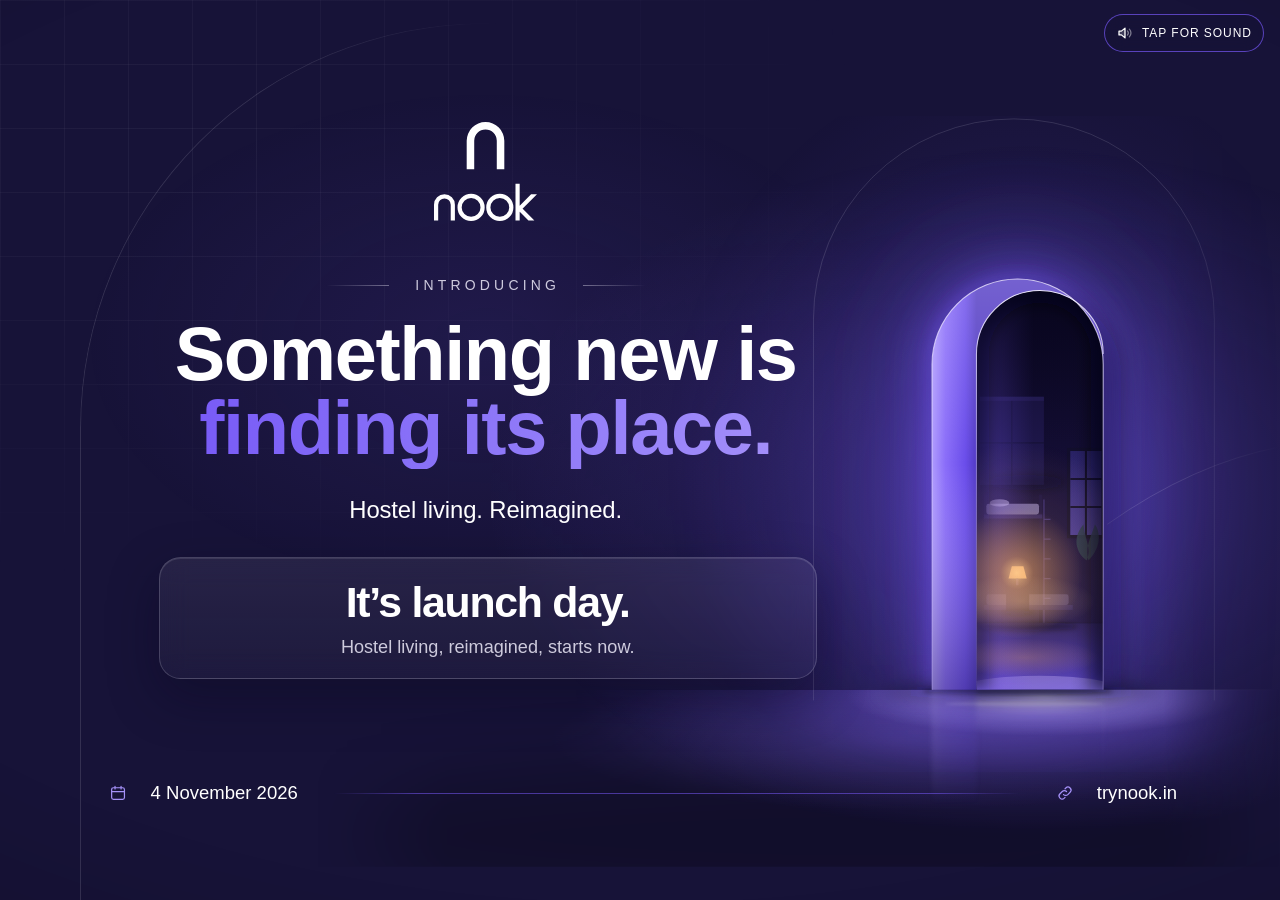
==== commit 8f2fde5e: "1" ====
--- a/index.html
+++ b/index.html
@@ -22,10 +22,25 @@
   <meta name="twitter:description" content="Hostel living. Reimagined. nook launches 4 November 2026.">
   <!-- og:image and og:url intentionally omitted: no official 1200x630 share image exists and the domain is not secured. -->
 
+  <!-- Soundtrack bootstrap: runs during parsing so the first play() attempt happens as early as the browser allows. -->
+  <script src="sound.js"></script>
   <link rel="stylesheet" href="styles.css">
 </head>
 <body>
   <a class="skip" href="#countdown">Skip to countdown</a>
+
+  <!-- Sound control (also the WCAG 1.4.2 pause mechanism for the autoplaying soundtrack) -->
+  <div class="topbar">
+    <button class="sound" id="sound" type="button" hidden aria-pressed="false" aria-label="Sound" data-state="loading">
+      <svg viewBox="0 0 24 24" aria-hidden="true" focusable="false">
+        <path class="spk" d="M4 9.5h3.2L12 5.5v13l-4.8-4H4z"/>
+        <path class="waves" d="M15.2 9.2a4 4 0 0 1 0 5.6M17.8 6.8a7.4 7.4 0 0 1 0 10.4"/>
+        <path class="slash" d="M16 9.5l5 5M21 9.5l-5 5"/>
+      </svg>
+      <span class="sound-label">Sound</span>
+    </button>
+    <p class="sr-only" id="sound-status" role="status" aria-live="polite"></p>
+  </div>
 
   <div class="space" aria-hidden="true">
     <div class="grid"></div>
--- a/styles.css
+++ b/styles.css
@@ -237,6 +237,32 @@
   .foot { animation-name: rise-foot; }
   @keyframes rise-foot { from { opacity: 0; } to { opacity: 1; } }
 }
+/* ---------- Sound toggle ---------- */
+.topbar { position: fixed; z-index: 20; top: calc(14px + env(safe-area-inset-top)); right: calc(16px + env(safe-area-inset-right)); }
+.sound {
+  display: inline-flex; align-items: center; gap: 8px; height: 38px; min-width: 38px; padding: 0 11px; justify-content: center;
+  font: 500 12px/1 var(--font); letter-spacing: 0.08em; text-transform: uppercase; color: var(--fg-soft);
+  background: rgba(23, 19, 56, 0.55); border: 1px solid rgba(244, 241, 255, 0.2); border-radius: 999px;
+  -webkit-backdrop-filter: blur(10px); backdrop-filter: blur(10px); cursor: pointer;
+  transition: border-color 0.25s, color 0.25s, background 0.25s;
+  animation: rise 0.9s var(--ease) 1.2s both;
+}
+.sound[hidden] { display: none; }
+.sound:hover { color: var(--white); border-color: rgba(244, 241, 255, 0.4); }
+.sound svg { width: 18px; height: 18px; fill: none; stroke: currentColor; stroke-width: 1.7; stroke-linecap: round; stroke-linejoin: round; flex: none; }
+.sound .spk { fill: currentColor; fill-opacity: 0.18; }
+.sound .slash { opacity: 0; } .sound .waves { opacity: 1; }
+.sound[data-state="off"] .slash { opacity: 1; } .sound[data-state="off"] .waves { opacity: 0; }
+.sound[data-state="playing"] { color: var(--white); border-color: rgba(118, 87, 246, 0.7); }
+.sound[data-state="waiting"] { color: var(--white); border-color: rgba(118, 87, 246, 0.7); animation: rise 0.9s var(--ease) 1.2s both, nudge 2.8s ease-in-out 2.4s infinite; }
+.sound[data-state="waiting"] .waves { opacity: 0.45; }
+@keyframes nudge { 0%, 100% { box-shadow: 0 0 0 0 rgba(118, 87, 246, 0); } 50% { box-shadow: 0 0 0 5px rgba(118, 87, 246, 0.22); } }
+/* label: always when waiting (so the prompt is discoverable); otherwise only where there is room */
+.sound-label { display: none; }
+.sound[data-state="waiting"] .sound-label { display: inline; }
+@media (min-width: 600px) { .sound-label { display: inline; } }
+@media (max-width: 359px) { .sound[data-state="waiting"] .sound-label { display: none; } }
+
 /* ---------- Doorway light ----------
    Only opacity and transform animate, each on its own layer, so the browser composites them on
    the GPU and never re-rasterises the blurred artwork. Nothing here affects layout. */
@@ -267,5 +293,6 @@
   .brand, .hero, .scene, .clock, .foot { animation: none; opacity: 1; transform: none; }
   .num.tick { animation: none; }
   .lyr, .breathe, .drift, .flicker { animation: none; opacity: 1; transform: none; will-change: auto; }
+  .sound, .sound[data-state="waiting"] { animation: none; opacity: 1; }
 }
 @media (prefers-reduced-motion: reduce) and (min-width: 1025px) and (min-aspect-ratio: 5/4) { .foot { transform: translateY(-50%); } }
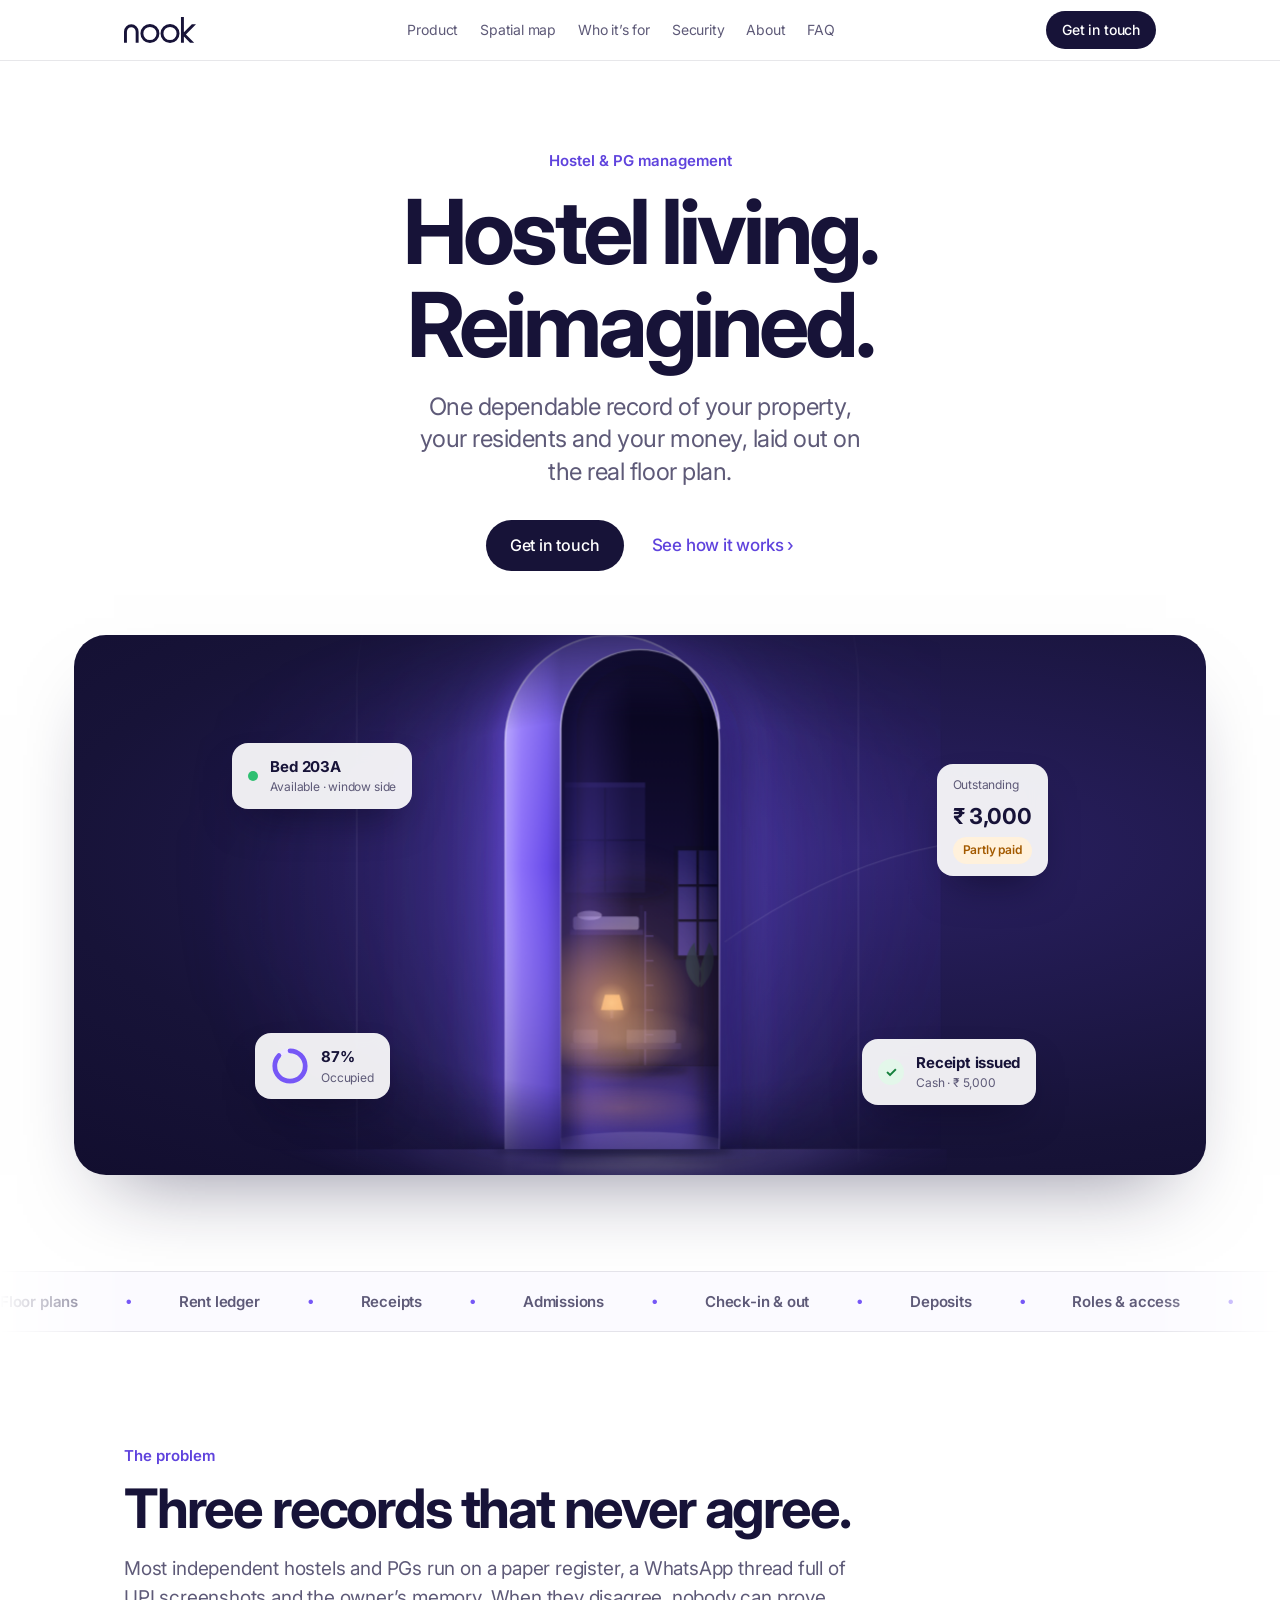
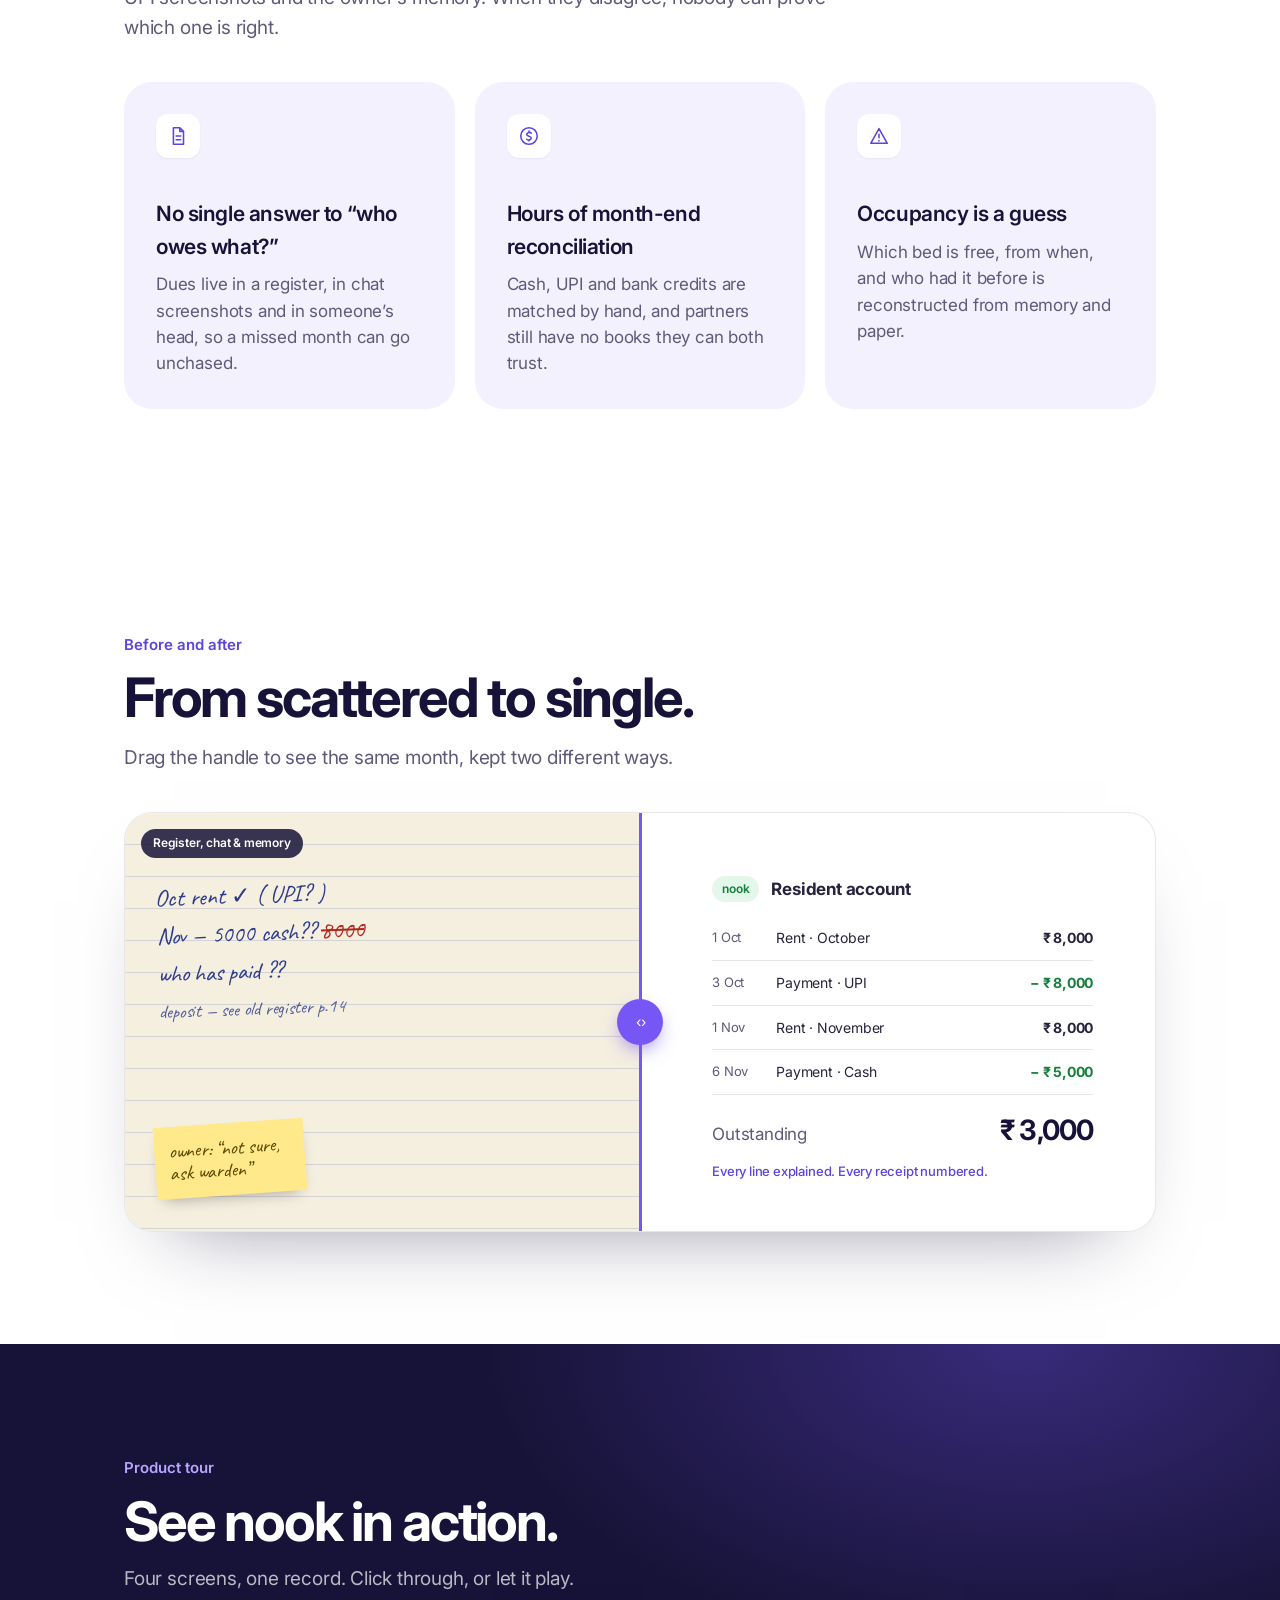
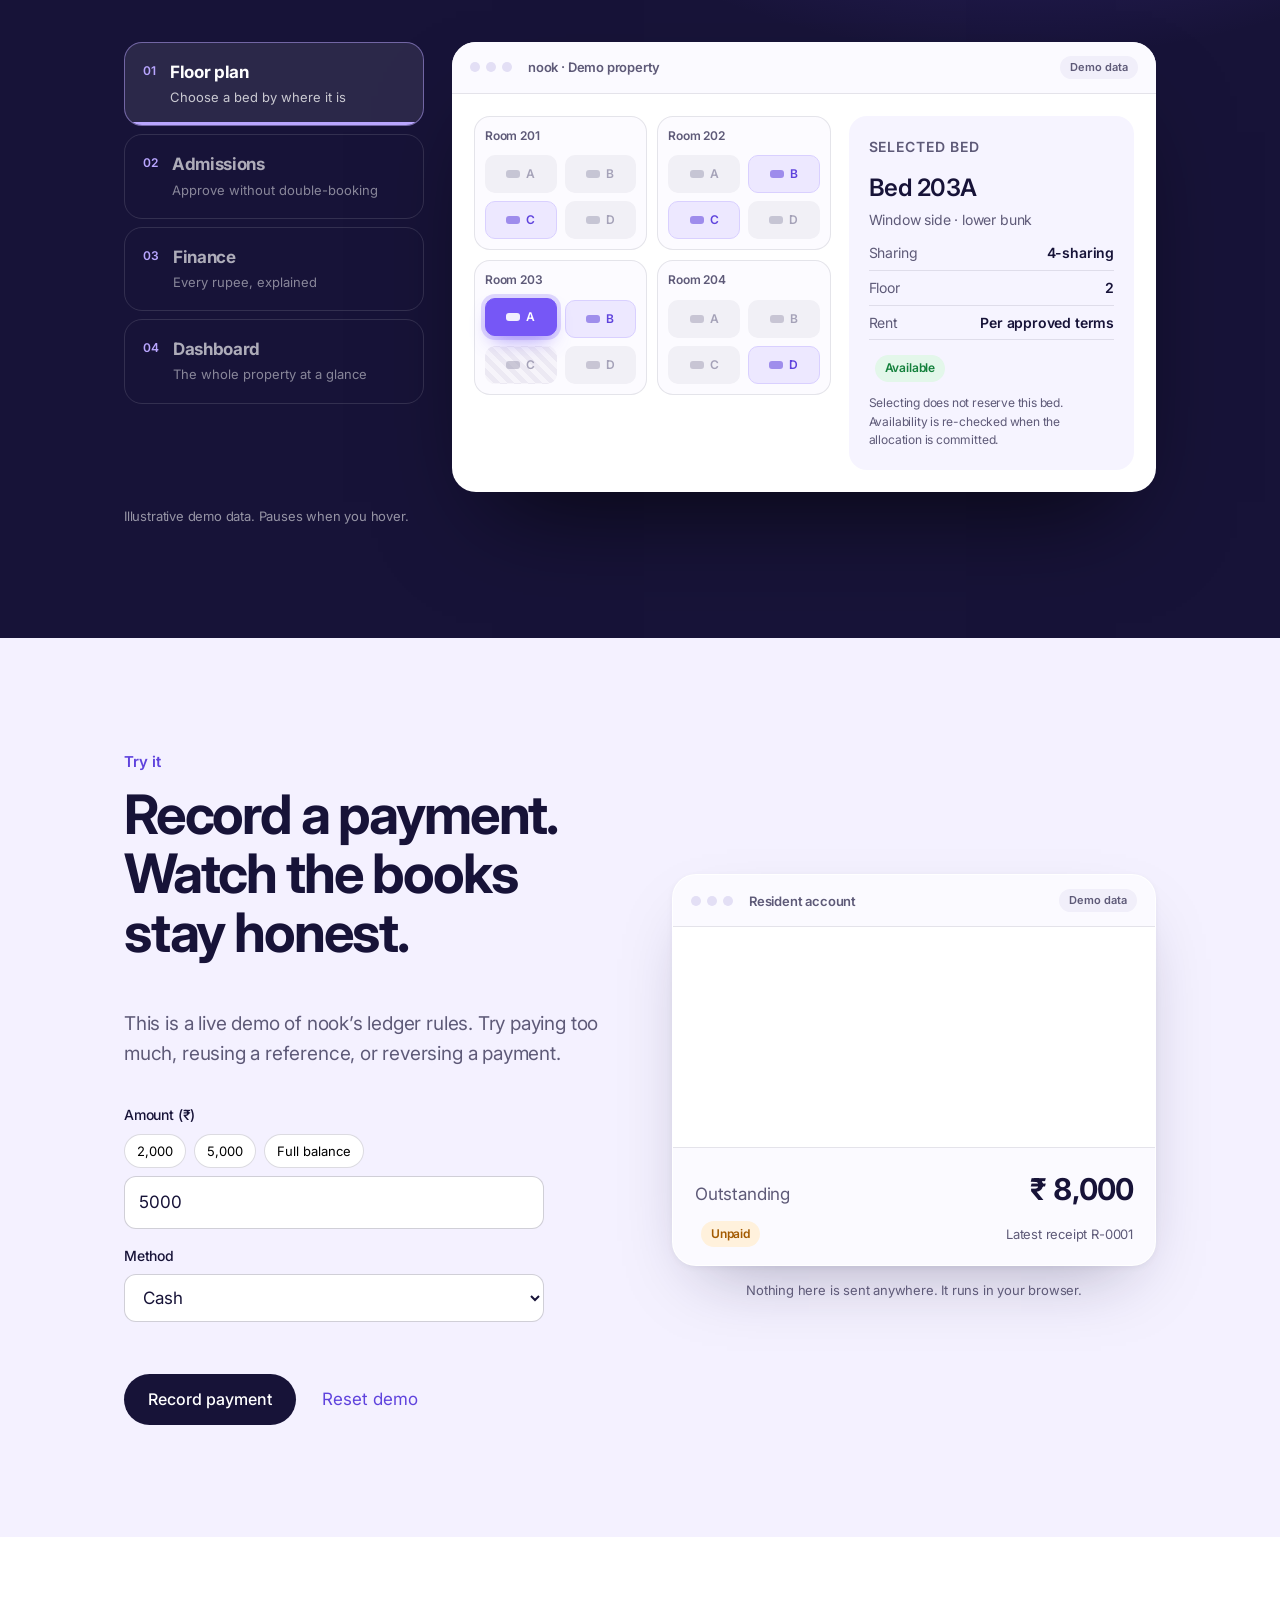
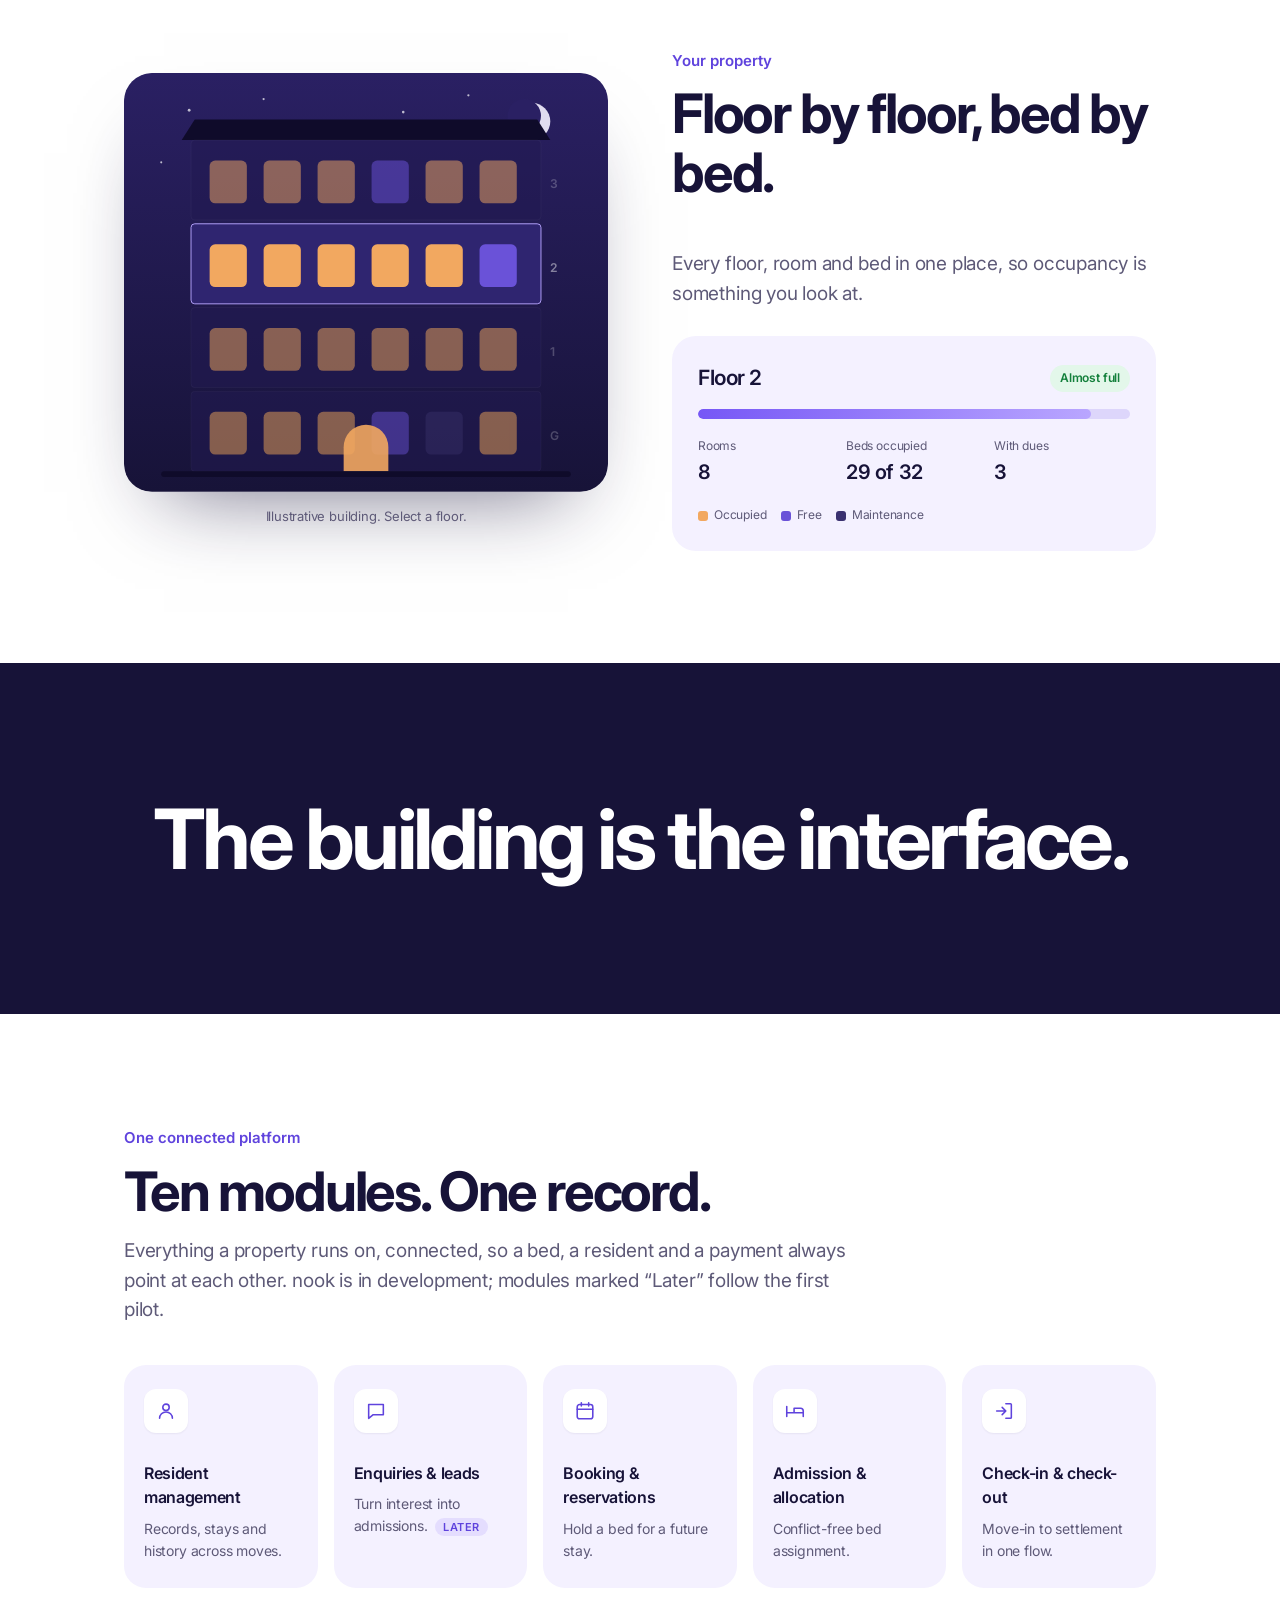
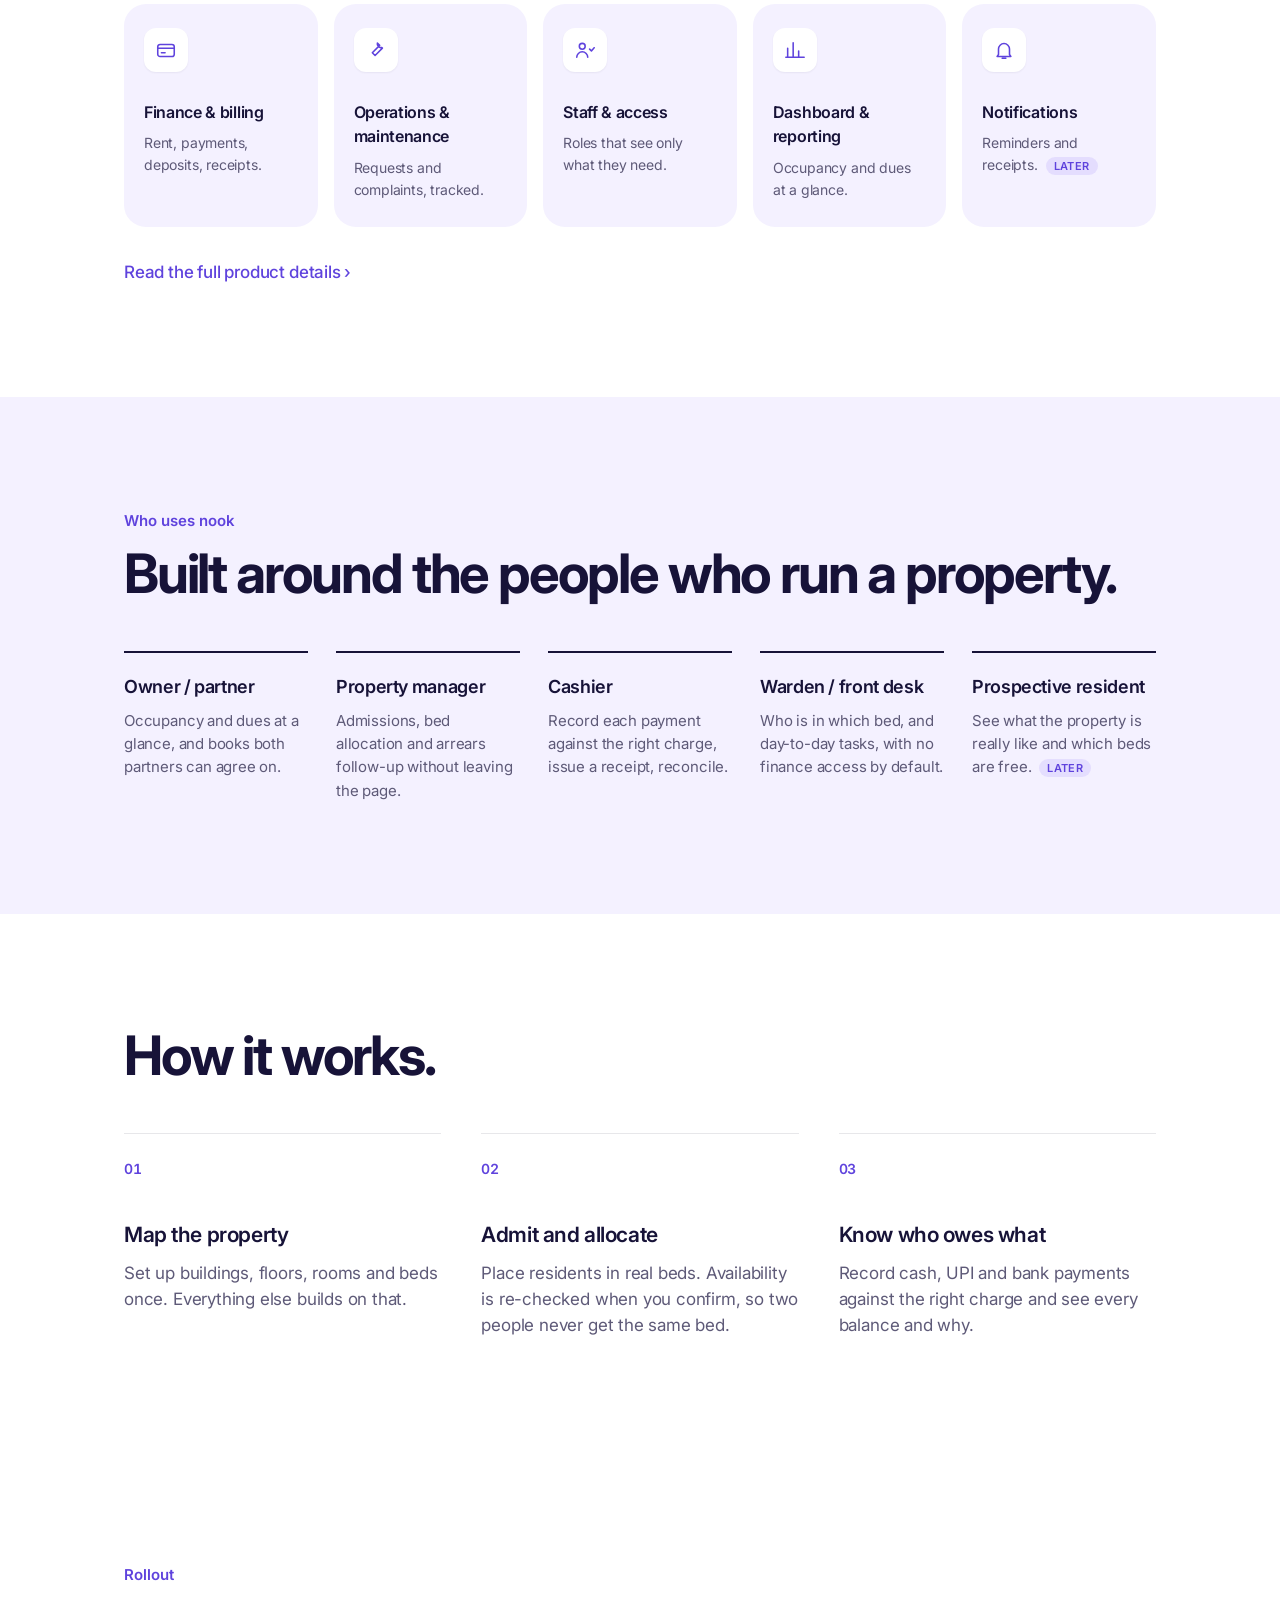
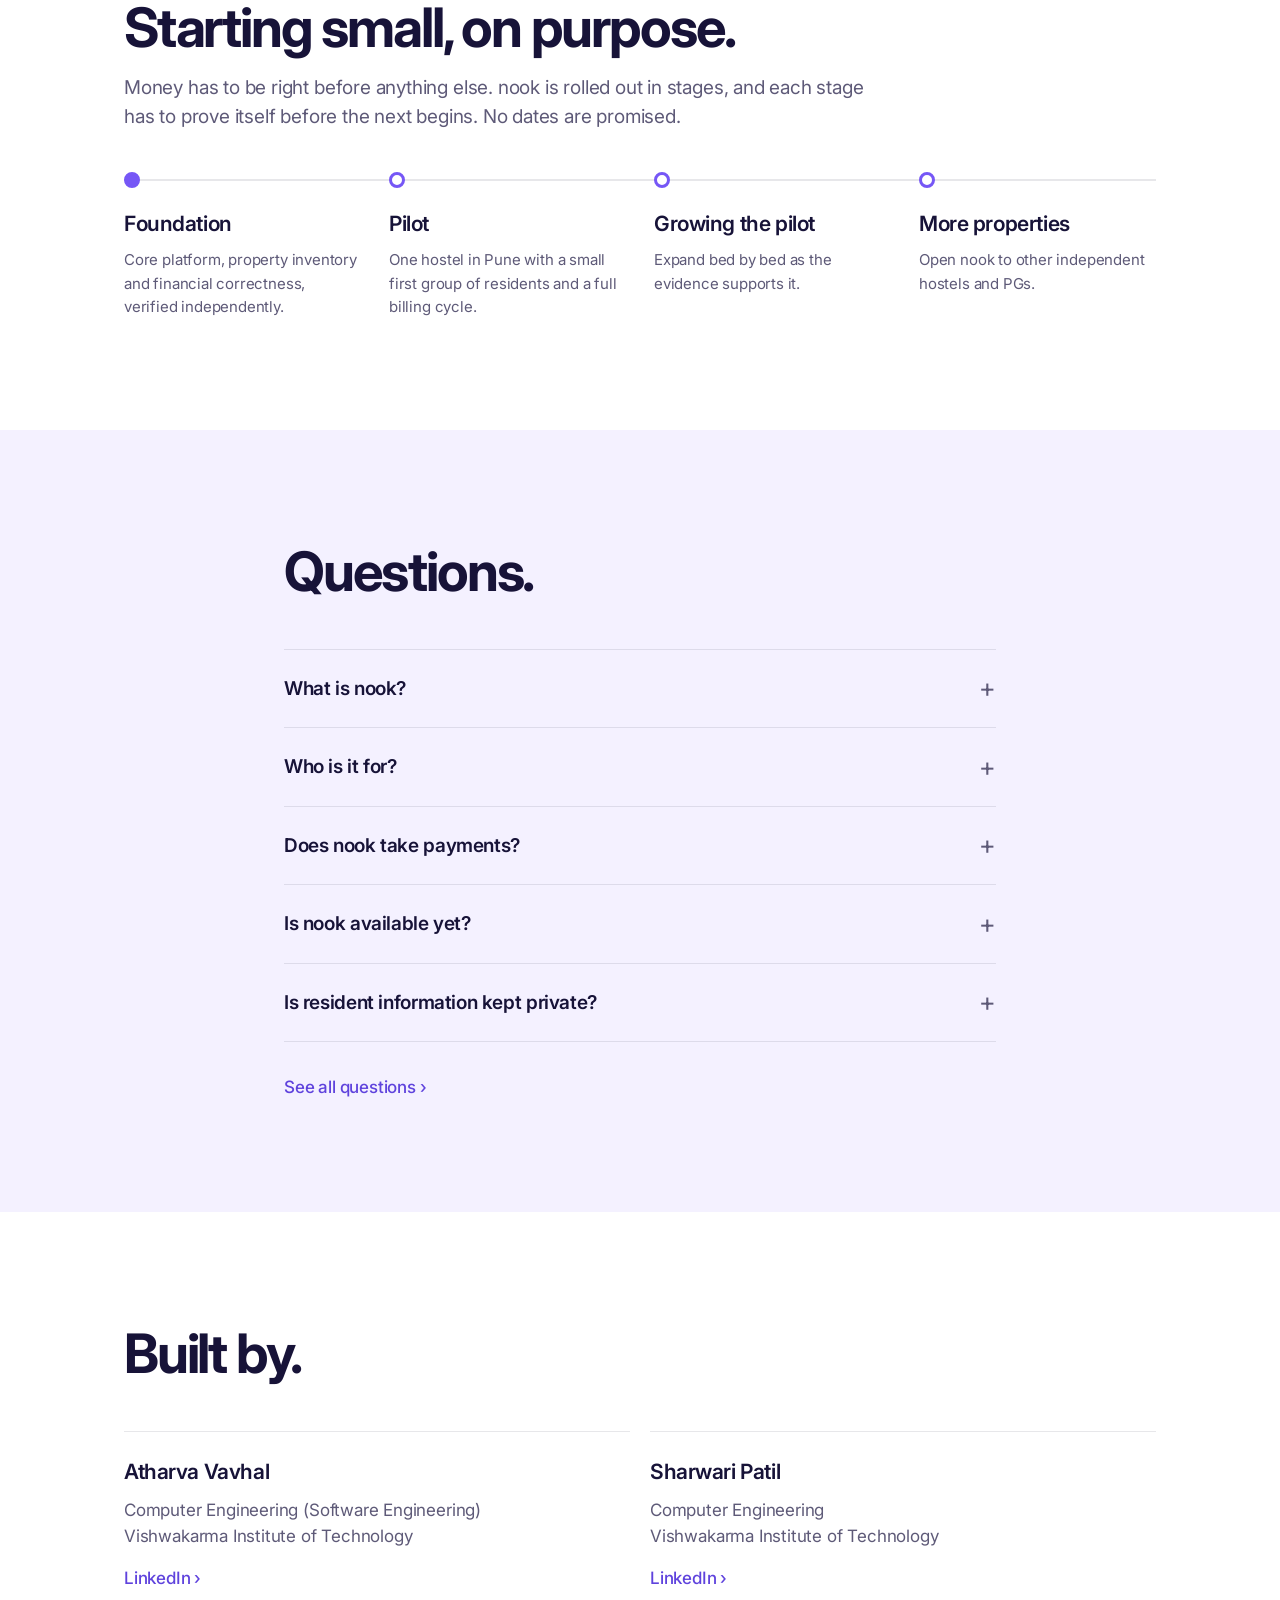
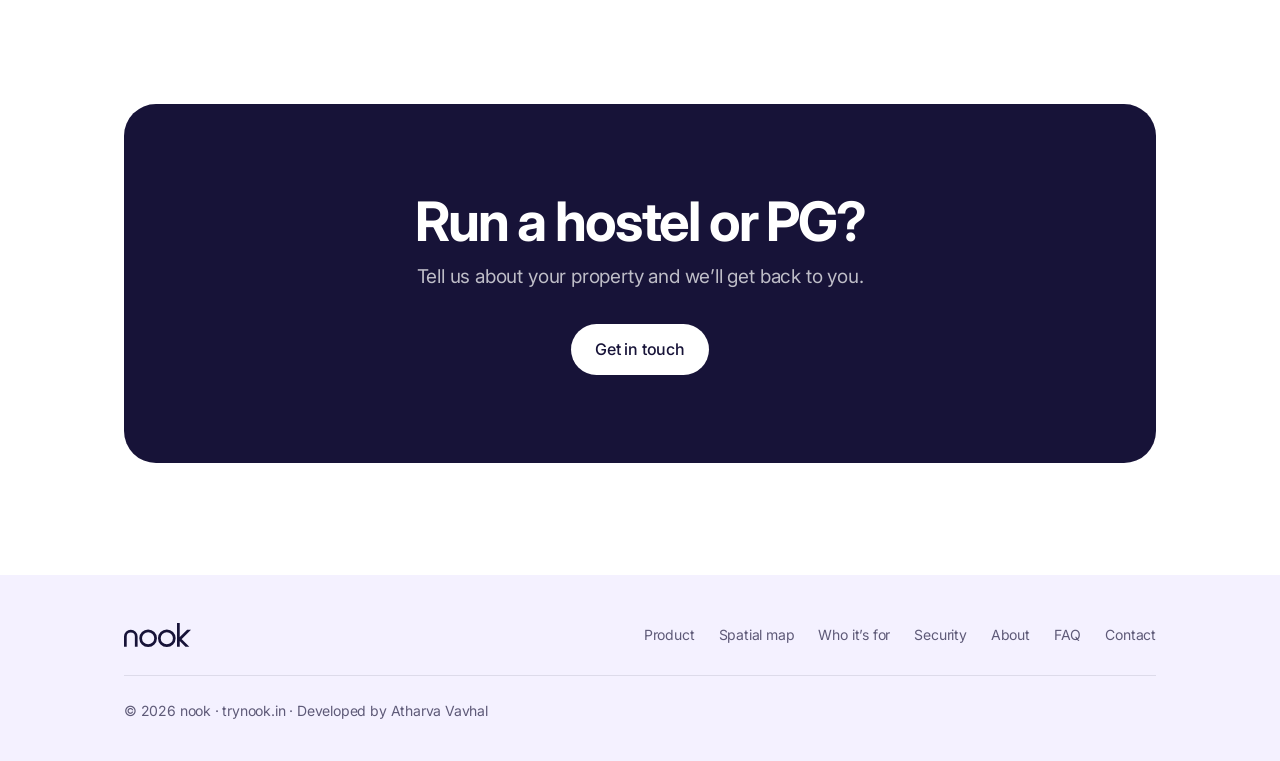
==== commit 9950092b: "Fix launch time to midnight IST (was 12:00 PM)" ====
--- a/index.html
+++ b/index.html
@@ -4,7 +4,7 @@
   <meta charset="utf-8">
   <meta name="viewport" content="width=device-width, initial-scale=1, viewport-fit=cover">
   <title>nook — Something new is finding its place</title>
-  <meta name="description" content="Hostel living. Reimagined. nook launches 4 November 2026.">
+  <meta name="description" content="Hostel living. Reimagined. nook launches 4 November 2026 at midnight IST.">
   <meta name="theme-color" content="#171338">
   <meta name="color-scheme" content="dark">
 
@@ -16,10 +16,10 @@
   <meta property="og:type" content="website">
   <meta property="og:site_name" content="nook">
   <meta property="og:title" content="nook — Something new is finding its place">
-  <meta property="og:description" content="Hostel living. Reimagined. nook launches 4 November 2026.">
+  <meta property="og:description" content="Hostel living. Reimagined. nook launches 4 November 2026 at midnight IST.">
   <meta name="twitter:card" content="summary">
   <meta name="twitter:title" content="nook — Something new is finding its place">
-  <meta name="twitter:description" content="Hostel living. Reimagined. nook launches 4 November 2026.">
+  <meta name="twitter:description" content="Hostel living. Reimagined. nook launches 4 November 2026 at midnight IST.">
   <!-- og:image and og:url intentionally omitted: no official 1200x630 share image exists and the domain is not secured. -->
 
   <!-- Soundtrack bootstrap: runs during parsing so the first play() attempt happens as early as the browser allows. -->
@@ -332,7 +332,7 @@
       <footer class="foot">
         <p class="date">
           <svg viewBox="0 0 24 24" aria-hidden="true" focusable="false"><rect x="3.5" y="5" width="17" height="15.5" rx="2.5"/><path d="M3.5 10H20.5M8 3V6.5M16 3V6.5"/></svg>
-          <time datetime="2026-11-04T12:00:00+05:30">4 November 2026</time>
+          <time datetime="2026-11-04T00:00:00+05:30">4 November 2026, midnight IST</time>
         </p>
         <span class="rule" aria-hidden="true"></span>
         <p class="site">
@@ -344,7 +344,7 @@
   </main>
 
   <noscript>
-    <p class="noscript">nook launches on 4 November 2026, 12:00 PM IST.</p>
+    <p class="noscript">nook launches on 4 November 2026, midnight IST.</p>
   </noscript>
 
   <script src="script.js"></script>
